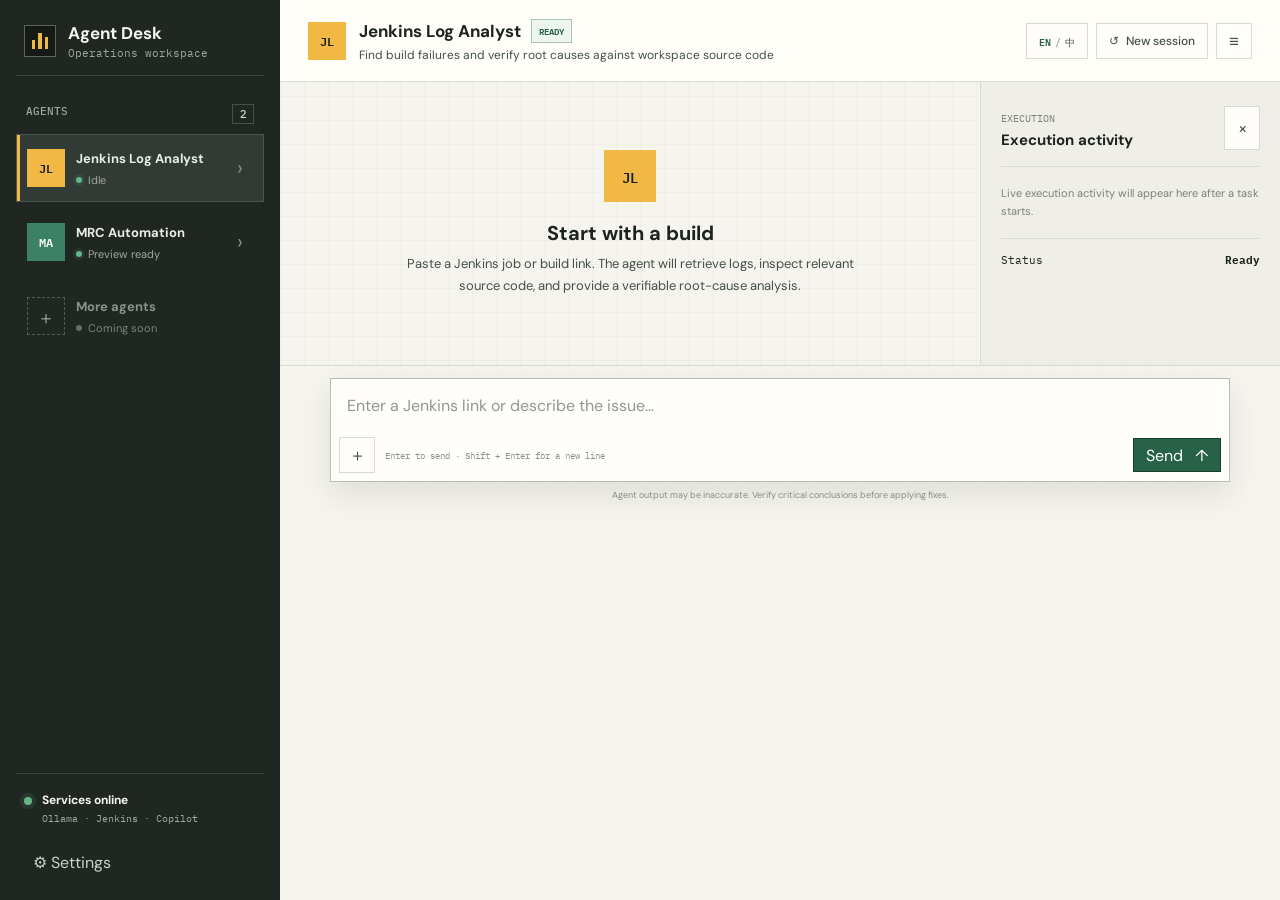
==== web/frontend/index.html @ 64788773 "Confirm mail delivery" ====
<!doctype html>
<html lang="en">
<head>
  <meta charset="UTF-8">
  <meta name="viewport" content="width=device-width, initial-scale=1.0">
  <meta name="theme-color" content="#1d2420">
  <title>Agent Desk</title>
  <link rel="preconnect" href="https://fonts.googleapis.com">
  <link rel="preconnect" href="https://fonts.gstatic.com" crossorigin>
  <link href="https://fonts.googleapis.com/css2?family=DM+Sans:wght@400;500;600;700&family=IBM+Plex+Mono:wght@400;500;600&display=swap" rel="stylesheet">
  <link rel="stylesheet" href="./styles.css">
</head>
<body>
  <div class="app-shell">
    <aside class="agent-sidebar" id="agentSidebar">
      <header class="brand-row">
        <div class="brand-mark" aria-hidden="true"><span></span><span></span><span></span></div>
        <div><strong>Agent Desk</strong><small data-i18n="brandSubtitle">Operations workspace</small></div>
        <button class="icon-button mobile-only" id="closeSidebar" aria-label="Close agent list" title="Close" data-i18n-aria="closeAgentList" data-i18n-title="close">×</button>
      </header>
      <div class="sidebar-heading"><span>Agents</span><span class="agent-count">2</span></div>
      <nav class="agent-list" aria-label="Agent list" data-i18n-aria="agentList">
        <button class="agent-item is-active" data-agent="jenkins">
          <span class="agent-avatar avatar-jenkins">JL</span>
          <span class="agent-copy"><strong>Jenkins Log Analyst</strong><small><i class="status-dot idle"></i> <span data-i18n="idle">Idle</span></small></span><span class="chevron">›</span>
        </button>
        <button class="agent-item" data-agent="mrc">
          <span class="agent-avatar avatar-mrc">MA</span>
          <span class="agent-copy"><strong>MRC Automation</strong><small><i class="status-dot idle"></i> <span data-i18n="previewReady">Preview ready</span></small></span><span class="chevron">›</span>
        </button>
        <div class="agent-item agent-placeholder" aria-disabled="true">
          <span class="agent-avatar avatar-more">＋</span>
          <span class="agent-copy"><strong data-i18n="moreAgents">More agents</strong><small><i class="status-dot"></i> <span data-i18n="comingSoon">Coming soon</span></small></span>
        </div>
      </nav>
      <div class="sidebar-footer">
        <div class="connection-row"><span class="pulse-dot"></span><div><strong data-i18n="servicesOnline">Services online</strong><small>Ollama · Jenkins · Copilot</small></div></div>
        <button class="sidebar-action" id="settingsButton"><span aria-hidden="true">⚙</span> <span data-i18n="settings">Settings</span></button>
      </div>
    </aside>

    <main class="chat-workspace">
      <header class="chat-header">
        <button class="icon-button mobile-only" id="openSidebar" aria-label="Open agent list" title="Agents" data-i18n-aria="openAgentList">☰</button>
        <div class="current-agent">
          <span class="agent-avatar avatar-jenkins" id="headerAvatar">JL</span>
          <div>
            <div class="title-line"><h1 id="agentTitle">Jenkins Log Analyst</h1><span class="status-pill" id="agentStatus">Ready</span></div>
            <p id="agentDescription" data-i18n="agentDescription">Find build failures and verify root causes against workspace source code</p>
          </div>
        </div>
        <div class="header-actions">
          <button class="language-button" id="languageToggle" type="button" aria-label="切换到中文" title="切换到中文"><span class="language-current">EN</span><span class="language-separator">/</span><span class="language-next">中</span></button>
          <button class="text-button" id="clearButton"><span aria-hidden="true">↺</span><b data-i18n="newSession">New session</b></button>
          <button class="icon-button" id="activityToggle" aria-label="Show execution activity" title="Execution activity" data-i18n-aria="showActivity" data-i18n-title="activityTitle">≡</button>
        </div>
      </header>

      <section class="run-strip is-hidden" id="runStrip" aria-live="polite">
        <div class="run-summary"><span class="run-indicator"><i></i></span><div><strong id="runTitle" data-i18n="preparingTask">Preparing task</strong><small id="runMeta" data-i18n="waitingAgent">Waiting for the agent</small></div></div>
        <div class="run-stages" aria-label="Agent execution stages" data-i18n-aria="agentStages"><span>Route</span><b></b><span>Jenkins</span><b></b><span>Copilot</span><b></b><span>Answer</span></div>
        <button class="icon-button strip-close" id="stripClose" aria-label="Collapse status bar" title="Collapse" data-i18n-aria="collapseStatus" data-i18n-title="collapse">×</button>
      </section>

      <div class="content-grid">
        <section class="conversation" id="conversation" aria-live="polite">
          <div class="empty-state" id="emptyState">
            <span class="empty-mark">JL</span>
            <h2 data-i18n="emptyTitle">Start with a build</h2>
            <p data-i18n="emptyDescription">Paste a Jenkins job or build link. The agent will retrieve logs, inspect relevant source code, and provide a verifiable root-cause analysis.</p>
          </div>
        </section>

        <aside class="activity-panel" id="activityPanel">
          <header><div><span class="eyebrow">Execution</span><h2 data-i18n="activityTitle">Execution activity</h2></div><button class="icon-button" id="closeActivity" aria-label="Close execution activity" title="Close" data-i18n-aria="closeActivity" data-i18n-title="close">×</button></header>
          <div class="activity-list" id="activityList"><p class="activity-empty" data-i18n="activityEmpty">Live execution activity will appear here after a task starts.</p></div>
          <div class="activity-footer"><span data-i18n="status">Status</span><strong id="activityStatus">Ready</strong></div>
        </aside>
      </div>

      <section class="mrc-workspace is-hidden" id="mrcWorkspace" aria-label="MRC Automation preview">
        <div class="mrc-toolbar">
          <div>
            <span class="eyebrow" data-i18n="mrcCycle">Reporting cycle</span>
            <div class="week-picker"><button class="icon-button" type="button" id="previousWeek" aria-label="Previous week">‹</button><strong id="targetWeek">—</strong><button class="icon-button" type="button" id="nextWeek" aria-label="Next week">›</button></div>
          </div>
          <div class="preview-badge"><i></i><span data-i18n="staticPreview">Manual operation mode</span></div>
          <button class="automation-button" type="button" id="automationToggle" aria-pressed="false"><span class="automation-indicator" aria-hidden="true"></span><span data-i18n="enableAutomation">Enable automation</span></button>
          <div class="scan-action">
            <div class="reminder-selector" role="group" aria-label="Reminder template" data-i18n-aria="reminderTemplate">
              <label><input type="checkbox" name="reminderType" value="reminder" checked><span>1st</span></label>
              <label><input type="checkbox" name="reminderType" value="lastreminder"><span>2nd</span></label>
            </div>
            <button class="sync-button" type="button" id="scanPreview"><span aria-hidden="true">↻</span><span data-i18n="scanSharePoint">Scan SharePoint</span></button>
          </div>
          <div class="mail-action"><label><input type="checkbox" id="sendAll"><span data-i18n="allOwnersOption">All</span></label><button class="action-button" type="button" id="sendMail"><span data-i18n="sendMail">Send Mail</span></button></div>
          <button class="action-button" type="button" id="sendTestMail"><span data-i18n="sendTestMail">Test Mail</span></button>
          <button class="action-button" type="button" id="generatePpt"><span data-i18n="generatePpt">Generate PPT</span></button>
        </div>

        <div class="mrc-scroll">
          <section class="mrc-overview" aria-label="MRC summary">
            <article class="metric"><span data-i18n="excelFiles">Excel files</span><strong id="fileCount">2</strong><small id="workbookNames">Execution_MRC_WW15.xlsx · Platform_MRC_WW15.xlsx</small></article>
            <article class="metric"><span data-i18n="projectOwners">Project owners</span><strong id="ownerCount">8</strong><small data-i18n="individualDrafts">One individual draft per owner</small></article>
            <article class="metric attention"><span data-i18n="missingUpdates">Missing updates</span><strong id="missingCount">3</strong><small data-i18n="lastReminderRecipients">Final reminder recipients</small></article>
          </section>

          <section class="artifact-band" aria-label="Weekly files">
            <div><span class="eyebrow" data-i18n="weeklyExcel">Weekly Excel</span><div class="artifact-list" id="excelArtifacts"><span class="artifact-empty" data-i18n="noExcelArtifacts">No local Excel files</span></div></div>
            <div><span class="eyebrow" data-i18n="generatedPpt">Generated PPT</span><div class="artifact-list" id="pptArtifacts"><span class="artifact-empty" data-i18n="noPptArtifacts">Choose Generate PPT to create presentations</span></div></div>
          </section>

          <section class="schedule-band" aria-label="Reminder schedule">
            <span class="eyebrow schedule-heading" data-i18n="schedule">Schedule</span>
            <div class="schedule-flow">
              <div class="schedule-step is-active"><b>Last Tue</b><span data-i18n="allOwners">All owners</span><small data-i18n="firstReminder">First reminder</small></div>
              <div class="schedule-line"></div>
              <div class="schedule-step warning"><b>Mon</b><span data-i18n="missingOnly">Missing only</span><small data-i18n="secondReminder">Second reminder</small></div>
              <div class="schedule-line"></div>
              <div class="schedule-step ppt-step"><b>Tue</b><span data-i18n="generatePpt">Generate PPT</span><small data-i18n="summary">Summary</small></div>
            </div>
          </section>

          <div class="mrc-main-grid">
            <section class="draft-panel">
              <header class="panel-heading"><div><span class="eyebrow" data-i18n="recipients">Recipients</span><h2 data-i18n="draftQueue">Draft queue</h2></div><span class="queue-count"><b id="draftCount">3</b> <span data-i18n="drafts">drafts</span></span></header>
              <div class="queue-filters" role="group" aria-label="Draft queue filter"><button class="is-active" type="button" data-draft-filter="all" data-i18n="allOwnersOption">All</button><button type="button" data-draft-filter="missing" data-i18n="notUpdated">Not Updated</button></div>
              <div class="draft-list" id="draftList">
                <button class="draft-row is-selected" type="button" data-draft="0"><span class="owner-mark">AK</span><span><strong>alex.kim@example.com</strong><small>Core Platform · Atlas Migration</small></span><b>2</b></button>
                <button class="draft-row" type="button" data-draft="1"><span class="owner-mark">MS</span><span><strong>maya.singh@example.com</strong><small>Data Systems · Metrics Hub</small></span><b>1</b></button>
                <button class="draft-row" type="button" data-draft="2"><span class="owner-mark">JL</span><span><strong>jordan.lee@example.com</strong><small>Validation · Falcon CI</small></span><b>1</b></button>
              </div>
              <nav class="draft-pagination is-hidden" id="draftPagination" aria-label="Draft queue pages" data-i18n-aria="draftQueuePages">
                <button class="icon-button" type="button" id="previousDraftPage" aria-label="Previous page" data-i18n-aria="previousPage">‹</button>
                <span id="draftPageStatus">1 / 1</span>
                <button class="icon-button" type="button" id="nextDraftPage" aria-label="Next page" data-i18n-aria="nextPage">›</button>
              </nav>
              <div class="data-note"><span>!</span><p><strong data-i18n="dataQuality">Data quality</strong><small data-i18n="dataQualityDetail">1 row skipped: missing owner email. Duplicate project rows were merged.</small></p></div>
            </section>

            <section class="email-panel">
              <header class="panel-heading"><div><span class="eyebrow" data-i18n="emailPreview">Email preview</span><h2 id="previewRecipient">alex.kim@example.com</h2></div><button class="quiet-button" type="button" id="openTemplate" data-i18n="openTemplate">Open template</button></header>
              <div class="email-meta"><span data-i18n="subject">Subject</span><strong id="emailSubject">—</strong></div>
              <div class="email-canvas" id="emailCanvas">
                <div class="email-banner"><small>Project status reminder</small><strong>Please update the project status.</strong></div>
                <div class="email-content">
                  <p>Hi, <strong id="previewOwner">Alex</strong></p>
                  <p>You are receiving this email because one or more projects assigned to you require a status update.</p>
                  <table><thead><tr><th>Function team</th><th>Project</th><th>Status comments</th></tr></thead><tbody id="previewProjects"><tr><td>Core Platform</td><td>Atlas Migration</td><td><span class="missing-pill">Missing</span></td></tr><tr><td>Core Platform</td><td>Runtime Refresh</td><td><span class="missing-pill">Missing</span></td></tr></tbody></table>
                  <p>Please update the status in <a href="#" id="workbookLink">Execution_MRC_WW15.xlsx</a> so that the project status review can be generated.</p>
                  <a class="email-cta" href="#">Go to update</a>
                </div>
                <div class="email-footer">This is an automated reminder from MRC AI Automation.</div>
              </div>
            </section>
          </div>
        </div>
      </section>

      <footer class="composer-wrap" id="composerWrap">
        <form class="composer" id="messageForm">
          <textarea id="messageInput" rows="1" placeholder="Enter a Jenkins link or describe the issue…" aria-label="Message" data-i18n-placeholder="messagePlaceholder" data-i18n-aria="message"></textarea>
          <div class="composer-footer"><div class="composer-tools"><button type="button" class="icon-button" aria-label="Add attachment" title="Add attachment" data-i18n-aria="addAttachment" data-i18n-title="addAttachment">＋</button><span data-i18n="composerHint">Enter to send · Shift + Enter for a new line</span></div><button class="send-button" id="sendButton" type="submit"><span data-i18n="send">Send</span><span aria-hidden="true">↑</span></button></div>
        </form>
        <p class="disclaimer" data-i18n="disclaimer">Agent output may be inaccurate. Verify critical conclusions before applying fixes.</p>
      </footer>
    </main>
  </div>
  <dialog class="email-dialog" id="emailDialog">
    <header><strong data-i18n="emailPreview">Email preview</strong><button class="icon-button" type="button" id="closeEmailDialog" aria-label="Close" data-i18n-aria="close">×</button></header>
    <div class="email-dialog-body" id="emailDialogBody"></div>
  </dialog>
  <dialog class="test-mail-dialog" id="testMailDialog">
    <form id="testMailForm">
      <header><strong data-i18n="sendTestMail">Test Mail</strong><button class="icon-button" type="button" id="closeTestMailDialog" aria-label="Close" data-i18n-aria="close">×</button></header>
      <div class="test-mail-dialog-body">
        <label for="testMailRecipient" data-i18n="recipientEmail">Recipient email</label>
        <input id="testMailRecipient" name="recipient_email" type="email" maxlength="320" autocomplete="email" required data-i18n-placeholder="recipientEmailPlaceholder">
        <p data-i18n="testMailHint">Uses the first owner with a missing update in the selected reporting cycle.</p>
      </div>
      <footer>
        <button class="quiet-button" type="button" id="cancelTestMail" data-i18n="cancel">Cancel</button>
        <button class="sync-button" type="submit" data-i18n="confirmSend">Send</button>
      </footer>
    </form>
  </dialog>
  <dialog class="test-mail-dialog" id="sendMailDialog">
    <form id="sendMailForm">
      <header><strong data-i18n="confirmMailTitle">Confirm mail delivery</strong><button class="icon-button" type="button" id="closeSendMailDialog" aria-label="Close" data-i18n-aria="close">×</button></header>
      <div class="test-mail-dialog-body">
        <p id="sendMailConfirmation"></p>
        <p data-i18n="confirmMailWarning">Emails will be sent immediately and cannot be recalled.</p>
      </div>
      <footer>
        <button class="quiet-button" type="button" id="cancelSendMail" data-i18n="cancel">Cancel</button>
        <button class="sync-button" type="submit" data-i18n="confirmSend">Send</button>
      </footer>
    </form>
  </dialog>
  <div class="toast" id="toast" role="status"></div>
  <script src="./app.js"></script>
</body>
</html>
---- web/frontend/styles.css ----
:root {
  --ink: #1d2420; --ink-soft: #445049; --paper: #f5f4ee; --surface: #fffefa;
  --line: #d9dbd2; --line-strong: #b8beb5; --moss: #266148; --signal: #f1b943;
  --sidebar: #202722; --sidebar-muted: #9da9a0; --shadow: 0 12px 34px rgba(29,36,32,.1);
  font-family: "DM Sans", sans-serif; color: var(--ink); background: var(--paper); font-synthesis: none;
}
* { box-sizing: border-box; }
html, body { margin: 0; min-width: 320px; min-height: 100%; }
body { min-height: 100vh; background: var(--paper); }
button, textarea { font: inherit; } button { cursor: pointer; }
.app-shell { min-height: 100vh; display: grid; grid-template-columns: 280px minmax(0,1fr); }
.agent-sidebar { position: relative; z-index: 20; min-height: 100vh; padding: 24px 16px 18px; color: #f5f5ef; background: var(--sidebar); display: flex; flex-direction: column; }
.brand-row { height: 52px; display: flex; align-items: center; gap: 12px; padding: 0 8px 18px; border-bottom: 1px solid #39423c; }
.brand-row strong { display: block; font-size: 17px; } .brand-row small { display: block; margin-top: 2px; color: var(--sidebar-muted); font: 11px "IBM Plex Mono", monospace; }
.brand-mark { width: 32px; height: 32px; display: grid; grid-template-columns: repeat(3,1fr); align-items: end; gap: 3px; padding: 7px; border: 1px solid #59645c; background: #151a17; }
.brand-mark span { display: block; background: var(--signal); } .brand-mark span:nth-child(1) { height: 55%; } .brand-mark span:nth-child(2) { height: 100%; } .brand-mark span:nth-child(3) { height: 72%; }
.sidebar-heading { display: flex; justify-content: space-between; padding: 28px 10px 10px; color: var(--sidebar-muted); font: 500 11px "IBM Plex Mono", monospace; text-transform: uppercase; }
.agent-count { min-width: 22px; padding: 2px 6px; text-align: center; color: #d8ddd9; border: 1px solid #465048; }
.agent-list { display: grid; gap: 6px; }
.agent-item { width: 100%; min-height: 68px; display: grid; grid-template-columns: 38px minmax(0,1fr) 16px; align-items: center; gap: 11px; padding: 10px; text-align: left; color: #e9ece9; border: 1px solid transparent; background: transparent; }
.agent-item:hover { background: #29312c; } .agent-item.is-active { border-color: #4a574e; background: #313a34; box-shadow: inset 3px 0 var(--signal); }
.agent-placeholder { grid-template-columns: 38px minmax(0,1fr); color: #b2bbb4; cursor: default; opacity: .72; }
.agent-placeholder:hover { background: transparent; }
.agent-avatar { width: 38px; height: 38px; display: inline-grid; place-items: center; flex: 0 0 auto; color: #17201a; font: 600 12px "IBM Plex Mono", monospace; }
.avatar-jenkins { background: var(--signal); } .avatar-mrc { color: #f5f6f3; background: #3c8067; } .avatar-more { color: #d3dad5; border: 1px dashed #647068; background: transparent; font-size: 18px; }
.agent-copy { min-width: 0; } .agent-copy strong { display: block; overflow: hidden; font-size: 13px; white-space: nowrap; text-overflow: ellipsis; }
.agent-copy small { display: flex; align-items: center; gap: 6px; margin-top: 6px; color: var(--sidebar-muted); font-size: 11px; }
.status-dot { width: 6px; height: 6px; border-radius: 50%; background: #7d887f; } .status-dot.idle { background: #65b589; box-shadow: 0 0 0 3px rgba(101,181,137,.1); }
.chevron { color: #849087; font-size: 21px; }
.sidebar-footer { margin-top: auto; padding: 18px 8px 0; border-top: 1px solid #39423c; }
.connection-row { display: flex; gap: 10px; margin-bottom: 18px; } .pulse-dot { width: 8px; height: 8px; margin-top: 5px; border-radius: 50%; background: #65b589; box-shadow: 0 0 0 4px rgba(101,181,137,.12); }
.connection-row strong, .connection-row small { display: block; } .connection-row strong { font-size: 12px; } .connection-row small { margin-top: 4px; color: var(--sidebar-muted); font: 10px "IBM Plex Mono", monospace; }
.sidebar-action { width: 100%; padding: 9px; text-align: left; color: #cad1cb; border: 0; background: transparent; }
.chat-workspace { min-width: 0; height: 100vh; display: grid; grid-template-rows: auto auto minmax(0,1fr) auto; overflow: hidden; background-color: var(--paper); background-image: linear-gradient(rgba(29,36,32,.025) 1px,transparent 1px),linear-gradient(90deg,rgba(29,36,32,.025) 1px,transparent 1px); background-size: 24px 24px; }
.chat-workspace.mrc-mode { grid-template-rows: auto minmax(0,1fr); }
.chat-header { min-height: 82px; display: flex; align-items: center; gap: 14px; padding: 14px 28px; border-bottom: 1px solid var(--line); background: rgba(255,254,250,.96); }
.current-agent { min-width: 0; display: flex; align-items: center; gap: 13px; } .title-line { display: flex; align-items: center; gap: 10px; } .title-line h1 { margin: 0; font-size: 17px; } .current-agent p { margin: 4px 0 0; color: var(--ink-soft); font-size: 12px; }
.status-pill { padding: 3px 7px; color: var(--moss); border: 1px solid #a9c4b1; background: #edf5ef; font: 600 9px "IBM Plex Mono",monospace; text-transform: uppercase; }
.header-actions { display: flex; gap: 8px; margin-left: auto; }
.icon-button,.text-button,.quiet-button { min-height: 36px; color: var(--ink-soft); border: 1px solid var(--line); background: var(--surface); }
.language-button { width: 62px; min-height: 36px; display: inline-flex; align-items: center; justify-content: center; gap: 4px; padding: 0 7px; color: var(--ink-soft); border: 1px solid var(--line); background: var(--surface); font: 600 10px "IBM Plex Mono",monospace; }
.language-button:hover { color: var(--ink); border-color: var(--line-strong); background: #f2f1eb; }
.language-current { color: var(--moss); } .language-separator { color: #abb1ac; }
.icon-button { width: 36px; display: inline-grid; place-items: center; font-size: 17px; } .text-button { display: inline-flex; align-items: center; gap: 7px; padding: 0 12px; font-size: 12px; } .text-button b { font-weight: 500; }
.icon-button:hover,.text-button:hover,.quiet-button:hover { color: var(--ink); border-color: var(--line-strong); background: #f2f1eb; } .mobile-only { display: none; }
.run-strip { min-height: 58px; display: grid; grid-template-columns: minmax(190px,1fr) auto minmax(36px,1fr); align-items: center; gap: 28px; padding: 9px 28px; color: #e8ece9; background: #2d3731; border-bottom: 1px solid #17201b; }
.run-strip.is-hidden { display: none; } .run-summary { display: flex; align-items: center; gap: 10px; } .run-summary strong,.run-summary small { display: block; } .run-summary strong { font-size: 12px; } .run-summary small { margin-top: 3px; color: #aeb9b1; font: 10px "IBM Plex Mono",monospace; }
.run-indicator { width: 25px; height: 25px; display: grid; place-items: center; border: 1px solid #5a675e; } .run-indicator i { width: 7px; height: 7px; border-radius: 50%; background: #6fca94; }
.run-stages { display: flex; align-items: center; } .run-stages b { width: clamp(14px,3vw,44px); height: 1px; background: #66726a; } .run-stages span { padding: 4px 7px; color: #cde8d6; border: 1px solid #568267; font: 10px "IBM Plex Mono",monospace; }
.strip-close { justify-self: end; color: #c1c8c2; border-color: #4d5951; background: transparent; }
.content-grid { min-height: 0; display: grid; grid-template-columns: minmax(0,1fr) 300px; overflow: hidden; }
.content-grid.is-hidden,.composer-wrap.is-hidden,.icon-button.is-hidden,.text-button.is-hidden { display: none; }
.mrc-workspace { min-height: 0; display: grid; grid-template-rows: auto minmax(0,1fr); overflow: hidden; background: #f1f2ed; }
.mrc-workspace.is-hidden { display: none; }
.mrc-toolbar { min-height: 68px; display: flex; align-items: center; gap: 8px; padding: 10px 18px; border-bottom: 1px solid var(--line); background: rgba(255,254,250,.96); }
.mrc-toolbar>*,.mrc-toolbar button,.mrc-toolbar label,.mrc-toolbar span { white-space: nowrap; }
.mrc-toolbar .eyebrow { display: block; margin-bottom: 5px; }
.week-picker { display: flex; align-items: center; gap: 10px; } .week-picker strong { min-width: 92px; font: 600 14px "IBM Plex Mono",monospace; text-align: center; }
.week-picker .icon-button { width: 28px; min-height: 28px; }
.preview-badge { display: inline-flex; align-items: center; gap: 6px; margin-left: auto; color: #576159; font: 9px "IBM Plex Mono",monospace; } .preview-badge i { width: 7px; height: 7px; border-radius: 50%; background: #d49a2b; }
.automation-button { min-height: 34px; display: inline-flex; align-items: center; gap: 6px; padding: 0 9px; color: #2e5c47; border: 1px solid #8ba998; background: #edf4ef; font-size: 11px; }.automation-button:hover { border-color: #527c66; background: #e3eee7; }.automation-button.is-active { color: #fff; border-color: #184833; background: var(--moss); }.automation-button.is-active:hover { background: #1d503a; }.automation-indicator { width: 8px; height: 8px; flex: 0 0 auto; border: 1px solid currentColor; border-radius: 50%; background: transparent; }.automation-button.is-active .automation-indicator { border-color: #bfe0cc; background: #85c49f; box-shadow: 0 0 0 3px rgba(133,196,159,.18); }
.scan-action { display: inline-flex; align-items: stretch; flex: 0 0 auto; }.reminder-selector { min-height: 34px; display: inline-flex; align-items: stretch; flex: 0 0 auto; border: 1px solid var(--line-strong); border-right: 0; background: #f3f4ef; }.reminder-selector label { display: inline-flex; align-items: center; gap: 4px; padding: 0 7px; color: var(--ink-soft); font: 9px "IBM Plex Mono",monospace; }.reminder-selector label+label { border-left: 1px solid var(--line); }.reminder-selector input { margin: 0; accent-color: var(--moss); }
.sync-button { min-height: 34px; display: inline-flex; align-items: center; gap: 6px; padding: 0 10px; color: #fff; border: 1px solid #184833; background: var(--moss); font-size: 11px; } .sync-button:hover { background: #1d503a; }
.action-button { min-height: 34px; padding: 0 10px; color: var(--ink); border: 1px solid var(--line-strong); background: var(--surface); font-size: 11px; }.action-button:hover { border-color: #62806d; background: #edf3ee; }.mail-action { display: inline-flex; align-items: stretch; flex: 0 0 auto; }.mail-action label { display: inline-flex; align-items: center; gap: 4px; padding: 0 7px; color: var(--ink-soft); border: 1px solid var(--line-strong); border-right: 0; background: #f3f4ef; font: 9px "IBM Plex Mono",monospace; }.mail-action input { margin: 0; accent-color: var(--moss); }
.sync-button:disabled,.action-button:disabled,.mail-action input:disabled,.reminder-selector input:disabled,.week-picker .icon-button:disabled { cursor: not-allowed; color: #929a94; border-color: #c8ccc9; background: #e4e6e3; opacity: .72; }
.mrc-scroll { min-height: 0; overflow-y: auto; padding: 22px 28px 34px; }
.mrc-overview { display: grid; grid-template-columns: repeat(3,minmax(0,1fr)); gap: 12px; }
.metric { min-width: 0; padding: 16px 18px; border: 1px solid var(--line); border-top: 3px solid #51846b; background: var(--surface); } .metric.attention { border-top-color: #c5852b; }
.metric span,.metric small { display: block; color: #69736c; font-size: 10px; } .metric strong { display: block; margin: 7px 0 5px; font: 600 25px "IBM Plex Mono",monospace; } .metric small { overflow: hidden; white-space: nowrap; text-overflow: ellipsis; }
.artifact-band { display: grid; grid-template-columns: 1fr 1fr; gap: 20px; margin-top: 14px; padding: 15px 18px; border: 1px solid var(--line); background: var(--surface); }.artifact-list { display: flex; flex-wrap: wrap; gap: 7px; margin-top: 8px; }.artifact-link { max-width: 100%; overflow: hidden; padding: 6px 9px; color: var(--moss); border: 1px solid #a8beaf; background: #edf4ef; font: 10px "IBM Plex Mono",monospace; text-overflow: ellipsis; white-space: nowrap; }.artifact-empty { color: #7a837c; font-size: 10px; }
.schedule-band { display: grid; justify-items: center; gap: 10px; margin-top: 14px; padding: 16px 18px; border: 1px solid var(--line); background: var(--surface); }
.schedule-heading { text-align: center; }.schedule-flow { width: min(100%,660px); display: grid; grid-template-columns: auto minmax(20px,60px) auto minmax(20px,60px) auto; align-items: center; justify-content: center; gap: 10px; }.schedule-step { min-width: 100px; padding: 9px 11px; border-left: 3px solid #75a089; background: #eef4f0; }.schedule-step.is-active { border-left-color: var(--moss); }.schedule-step.warning { border-left-color: #c5852b; background: #faf2e4; }
.schedule-step b,.schedule-step span,.schedule-step small { display: block; }.schedule-step b { font: 600 11px "IBM Plex Mono",monospace; }.schedule-step span { margin-top: 3px; font-size: 11px; }.schedule-step small { margin-top: 2px; color: #778078; font-size: 9px; }.schedule-line { height: 1px; background: #bcc4bd; }
.schedule-step.ppt-step { border-left-color: #4f6f91; background: #edf2f7; }
.mrc-main-grid { min-height: 520px; display: grid; grid-template-columns: minmax(290px,.8fr) minmax(460px,1.35fr); gap: 14px; margin-top: 14px; }
.draft-panel,.email-panel { min-width: 0; border: 1px solid var(--line); background: var(--surface); }
.panel-heading { min-height: 70px; display: flex; align-items: center; justify-content: space-between; gap: 14px; padding: 14px 18px; border-bottom: 1px solid var(--line); }.panel-heading h2 { max-width: 420px; overflow: hidden; margin: 4px 0 0; font-size: 15px; white-space: nowrap; text-overflow: ellipsis; }.queue-count { color: #6f7871; font: 10px "IBM Plex Mono",monospace; }
.draft-list { display: grid; padding: 8px; }.draft-row { width: 100%; min-height: 66px; display: grid; grid-template-columns: 34px minmax(0,1fr) 24px; align-items: center; gap: 10px; padding: 9px 10px; text-align: left; color: var(--ink); border: 1px solid transparent; background: transparent; }.draft-row:hover { background: #f3f4ef; }.draft-row.is-selected { border-color: #a9b9ad; background: #eaf0eb; }.draft-row>span:nth-child(2) { min-width: 0; }.draft-row strong,.draft-row small { display: block; overflow: hidden; white-space: nowrap; text-overflow: ellipsis; }.draft-row strong { font-size: 11px; }.draft-row small { margin-top: 4px; color: #747d76; font-size: 9px; }.draft-row>b { min-width: 22px; padding: 3px; text-align: center; color: var(--moss); border: 1px solid #a8beaf; font: 600 9px "IBM Plex Mono",monospace; }.owner-mark { width: 34px; height: 34px; display: grid; place-items: center; color: #fff; background: #47735f; font: 600 9px "IBM Plex Mono",monospace; }
.draft-pagination { display: flex; align-items: center; justify-content: center; gap: 10px; padding: 0 8px 10px; }.draft-pagination.is-hidden { display: none; }.draft-pagination span { min-width: 48px; text-align: center; color: var(--ink-soft); font: 10px "IBM Plex Mono",monospace; }.draft-pagination .icon-button { width: 28px; height: 28px; }.draft-pagination button:disabled { cursor: default; opacity: .4; }
.queue-filters { display: flex; gap: 4px; padding: 9px 16px 0; }.queue-filters button { min-height: 28px; padding: 0 10px; color: var(--ink-soft); border: 1px solid var(--line); background: transparent; font: 10px "IBM Plex Mono",monospace; }.queue-filters button.is-active { color: #fff; border-color: var(--moss); background: var(--moss); }
.data-note { display: flex; gap: 10px; margin: 10px 18px 18px; padding: 11px; color: #73571f; border: 1px solid #e1c98e; background: #fff7df; }.data-note>span { font-weight: 700; }.data-note p { margin: 0; }.data-note strong,.data-note small { display: block; }.data-note strong { font-size: 10px; }.data-note small { margin-top: 3px; line-height: 1.4; font-size: 9px; }
.email-meta { display: grid; grid-template-columns: 64px minmax(0,1fr); gap: 10px; padding: 10px 18px; border-bottom: 1px solid var(--line); font-size: 10px; }.email-meta span { color: #727b74; }.email-meta strong { overflow: hidden; white-space: nowrap; text-overflow: ellipsis; }
.email-canvas { margin: 18px; border: 1px solid #d9e2ec; background: #fff; }.email-banner { padding: 17px 20px; color: #fff; background: #0f766e; }.email-banner small,.email-banner strong { display: block; }.email-banner small { font-size: 9px; opacity: .9; }.email-banner strong { margin-top: 3px; font-size: 16px; }.email-content { padding: 19px 20px; color: #1f2933; font-family: Arial,sans-serif; font-size: 11px; line-height: 1.55; }.email-content p { margin: 0 0 12px; color: #1f2933; }.email-content table { width: 100%; margin: 14px 0; border-collapse: collapse; }.email-content th,.email-content td { padding: 7px; border: 1px solid #d9e2ec; text-align: left; font-size: 9px; }.email-content th { background: #f5f7f8; }.missing-pill { color: #a33c32; font-weight: 700; }.email-cta { display: inline-block; padding: 8px 12px; color: #fff; text-decoration: none; background: #0f766e; }.email-footer { padding: 11px 20px; color: #6b7280; border-top: 1px solid #e5e7eb; background: #f8fafc; font: 9px Arial,sans-serif; }
.email-dialog { width: min(720px,calc(100vw - 28px)); max-height: calc(100vh - 36px); padding: 0; overflow: hidden; color: var(--ink); border: 1px solid var(--line-strong); background: #eef0eb; box-shadow: 0 24px 70px rgba(20,28,23,.28); }.email-dialog::backdrop,.test-mail-dialog::backdrop { background: rgba(20,27,23,.58); }.email-dialog>header,.test-mail-dialog header { min-height: 58px; display: flex; align-items: center; justify-content: space-between; padding: 10px 16px; border-bottom: 1px solid var(--line); background: var(--surface); }.email-dialog-body { max-height: calc(100vh - 94px); overflow-y: auto; padding: 8px 16px 20px; }.email-dialog .email-canvas { max-width: 640px; margin: 12px auto; }.email-dialog .email-banner { padding: 22px 28px; }.email-dialog .email-banner strong { font-size: 22px; }.email-dialog .email-content { padding: 28px; font-size: 15px; }.email-dialog .email-content th,.email-dialog .email-content td { padding: 9px; font-size: 12px; }.email-dialog .email-footer { padding: 16px 28px; font-size: 12px; }
.test-mail-dialog { width: min(440px,calc(100vw - 28px)); padding: 0; color: var(--ink); border: 1px solid var(--line-strong); background: var(--surface); box-shadow: 0 24px 70px rgba(20,28,23,.28); }.test-mail-dialog form { margin: 0; }.test-mail-dialog-body { display: grid; gap: 8px; padding: 20px; }.test-mail-dialog-body label { font-size: 12px; font-weight: 600; }.test-mail-dialog-body input { width: 100%; min-height: 42px; padding: 0 11px; color: var(--ink); border: 1px solid var(--line-strong); border-radius: 0; background: #fff; font: 13px "IBM Plex Mono",monospace; }.test-mail-dialog-body input:focus { border-color: var(--moss); outline: 2px solid rgba(38,97,72,.14); }.test-mail-dialog-body p { margin: 2px 0 0; color: var(--ink-soft); font-size: 11px; line-height: 1.5; }.test-mail-dialog footer { display: flex; justify-content: flex-end; gap: 8px; padding: 12px 20px; border-top: 1px solid var(--line); background: #f5f6f2; }
.conversation { min-width: 0; overflow-y: auto; padding: 28px max(28px,calc((100% - 820px)/2)); scrollbar-color: #aeb5ae transparent; }
.date-divider { display: flex; align-items: center; gap: 12px; margin-bottom: 30px; color: #7c857f; font: 10px "IBM Plex Mono",monospace; } .date-divider::before,.date-divider::after { content: ""; height: 1px; flex: 1; background: var(--line); }
.empty-state { min-height: 100%; display: grid; place-content: center; justify-items: center; padding: 40px 20px; text-align: center; }
.empty-mark { width: 52px; height: 52px; display: grid; place-items: center; color: #17201a; background: var(--signal); font: 600 14px "IBM Plex Mono",monospace; }
.empty-state h2 { margin: 18px 0 7px; font-size: 20px; }
.empty-state p { max-width: 470px; margin: 0; color: var(--ink-soft); font-size: 13px; line-height: 1.7; }
.message { margin-bottom: 30px; } .message-label { display: flex; align-items: center; gap: 8px; margin-bottom: 9px; } .message-label strong { font-size: 12px; } .message-label time { margin-left: auto; color: #7b857e; font: 10px "IBM Plex Mono",monospace; }
.mini-avatar { width: 24px; height: 24px; display: inline-grid; place-items: center; color: #17201a; background: var(--signal); font: 600 8px "IBM Plex Mono",monospace; }
.message-body { font-size: 14px; line-height: 1.7; } .user-message { max-width: 680px; margin-left: auto; } .user-message .message-label { justify-content: flex-end; } .user-message .message-label time { order: -1; margin: 0; }
.user-message .message-body { padding: 13px 16px; border: 1px solid #ccd4cc; border-right: 3px solid var(--moss); background: #e8eee9; } a { color: #216446; text-underline-offset: 3px; word-break: break-all; }
.assistant-message { max-width: 760px; } .result-message { padding-left: 32px; border-left: 1px solid var(--line-strong); } .answer-lead { margin-bottom: 18px; }
.severity-badge { display: inline-block; margin-bottom: 9px; padding: 3px 7px; color: #772d27; border: 1px solid #d69a93; background: #f7e7e4; font: 600 9px "IBM Plex Mono",monospace; text-transform: uppercase; }
.answer-lead h2 { max-width: 620px; margin: 0; font-size: 22px; line-height: 1.35; } .message-body h3 { margin: 24px 0 8px; font-size: 13px; } .message-body p { color: #39433d; }
.message-body pre { overflow-x: auto; margin: 10px 0; padding: 13px 15px; color: #dce6df; border-left: 3px solid var(--signal); background: #222a25; } .message-body code { font-family: "IBM Plex Mono",monospace; font-size: 12px; }
.process-details { margin-bottom: 18px; border-block: 1px solid var(--line); }
.process-details summary { padding: 10px 2px; color: #59645d; cursor: pointer; font: 500 11px "IBM Plex Mono",monospace; }
.process-details summary:hover { color: var(--ink); }
.process-content { max-height: 260px; overflow-y: auto; padding: 2px 2px 13px 18px; color: #68726b; white-space: pre-wrap; font: 11px/1.65 "IBM Plex Mono",monospace; }
.final-answer { color: var(--ink); white-space: pre-wrap; }
.message-body ol { margin: 8px 0 0; padding-left: 20px; } .message-body li { margin-bottom: 7px; padding-left: 4px; }
.answer-actions { display: flex; gap: 8px; margin-top: 22px; padding-top: 13px; border-top: 1px solid var(--line); } .quiet-button { padding: 6px 10px; font-size: 11px; }
.activity-panel { min-width: 0; overflow-y: auto; padding: 24px 20px; border-left: 1px solid var(--line); background: rgba(239,239,232,.96); } .activity-panel.is-hidden { display: none; } .content-grid:has(.activity-panel.is-hidden) { grid-template-columns: minmax(0,1fr); }
.activity-panel header { display: flex; justify-content: space-between; padding-bottom: 16px; border-bottom: 1px solid var(--line); } .activity-panel h2 { margin: 3px 0 0; font-size: 15px; } .eyebrow { color: #78827b; font: 10px "IBM Plex Mono",monospace; text-transform: uppercase; }
.activity-list { padding: 18px 0; } .activity-empty { margin: 0; color: #78827b; font-size: 11px; line-height: 1.6; } .activity-event { position: relative; display: grid; grid-template-columns: 25px minmax(0,1fr); gap: 11px; min-height: 72px; } .activity-event:not(:last-child)::after { content: ""; position: absolute; top: 26px; bottom: 0; left: 12px; width: 1px; background: #b9c1ba; }
.event-icon { position: relative; z-index: 1; width: 25px; height: 25px; display: grid; place-items: center; color: var(--moss); border: 1px solid #83a18d; background: #edf3ee; font: 600 9px "IBM Plex Mono",monospace; }
.activity-event strong { display: block; padding-top: 2px; font-size: 12px; } .activity-event p { overflow: hidden; margin: 5px 0 3px; color: var(--ink-soft); font-size: 11px; white-space: nowrap; text-overflow: ellipsis; } .activity-event time { color: #879088; font: 9px "IBM Plex Mono",monospace; }
.activity-footer { display: flex; justify-content: space-between; padding-top: 14px; border-top: 1px solid var(--line); font: 11px "IBM Plex Mono",monospace; }
.composer-wrap { padding: 12px max(28px,calc((100% - 900px)/2)) 10px; border-top: 1px solid var(--line); background: rgba(245,244,238,.97); } .composer { border: 1px solid var(--line-strong); background: var(--surface); box-shadow: var(--shadow); } .composer:focus-within { border-color: #6d8b77; box-shadow: 0 0 0 3px rgba(38,97,72,.09),var(--shadow); }
.composer textarea { width: 100%; max-height: 130px; resize: none; padding: 15px 16px 8px; color: var(--ink); border: 0; outline: 0; background: transparent; line-height: 1.5; } .composer textarea::placeholder { color: #909890; }
.composer-footer { min-height: 45px; display: flex; align-items: center; justify-content: space-between; padding: 6px 8px 8px; } .composer-tools { display: flex; align-items: center; gap: 10px; } .composer-tools span { color: #8a928b; font: 9px "IBM Plex Mono",monospace; }
.send-button { min-width: 88px; height: 34px; display: inline-flex; align-items: center; justify-content: center; gap: 12px; color: #fff; border: 1px solid #173e2d; background: var(--moss); } .send-button:hover { background: #1c4c38; } .send-button:disabled { cursor: wait; color: #c4cbc6; border-color: #7b847d; background: #909891; }
.disclaimer { margin: 7px 0 0; text-align: center; color: #858d86; font-size: 9px; }
.toast { position: fixed; z-index: 50; right: 24px; bottom: 24px; max-width: min(360px,calc(100vw - 48px)); padding: 11px 14px; color: white; background: #27312b; box-shadow: var(--shadow); opacity: 0; transform: translateY(10px); pointer-events: none; transition: .2s ease; font-size: 12px; } .toast.is-visible { opacity: 1; transform: translateY(0); }
@media (max-width: 1020px) { .content-grid { grid-template-columns: minmax(0,1fr); } .activity-panel { position: absolute; z-index: 12; top: 140px; right: 0; bottom: 0; width: min(340px,88vw); box-shadow: -12px 0 30px rgba(29,36,32,.12); } .chat-workspace { position: relative; } .run-strip { grid-template-columns: minmax(190px,1fr) auto; } .run-stages { display: none; } }
@media (max-width: 1020px) { .mrc-overview { grid-template-columns: 1fr 1fr; } .metric:first-child { grid-column: 1/-1; } .mrc-main-grid { grid-template-columns: 1fr; }.schedule-flow { grid-template-columns: auto minmax(16px,40px) auto minmax(16px,40px) auto; } }
@media (max-width: 1200px) { .preview-badge { display: none; }.artifact-band { grid-template-columns: 1fr; } }
@media (max-width: 940px) { .mrc-toolbar { flex-wrap: wrap; }.preview-badge { display: inline-flex; margin-left: 0; } }
@media (max-width: 720px) { .app-shell { grid-template-columns: 1fr; } .mobile-only { display: inline-grid; } .agent-sidebar { position: fixed; inset: 0 auto 0 0; width: min(300px,88vw); transform: translateX(-100%); transition: transform .25s ease; box-shadow: 20px 0 50px rgba(0,0,0,.22); } .agent-sidebar.is-open { transform: translateX(0); } .brand-row .mobile-only { margin-left: auto; color: #d7ddd8; border-color: #4b574f; background: transparent; } .chat-header { min-height: 72px; padding: 10px 14px; } .current-agent .agent-avatar,.current-agent p { display: none; } .title-line h1 { max-width: 155px; overflow: hidden; font-size: 14px; white-space: nowrap; text-overflow: ellipsis; } .header-actions { gap: 5px; } .language-button { width: 52px; padding: 0 5px; } .header-actions .text-button { width: 36px; padding: 0; font-size: 0; justify-content: center; } .header-actions .text-button span { font-size: 17px; } .run-strip { min-height: 52px; padding: 8px 14px; } .conversation { padding: 20px 15px; } .result-message { padding-left: 17px; } .answer-lead h2 { font-size: 18px; } .message-body { font-size: 13px; } .composer-wrap { padding: 10px 12px 8px; } .composer-tools>span { display: none; } .send-button { min-width: 70px; } .activity-panel { top: 124px; } }
@media (max-width: 480px) { .chat-header { gap: 8px; padding-inline: 8px; } .current-agent { flex: 1; } .title-line { min-width: 0; } .title-line h1 { max-width: 90px; } .title-line .status-pill { display: none; } .header-actions { flex: 0 0 auto; } }
@media (max-width: 720px) { .mrc-toolbar { align-items: flex-start; flex-wrap: wrap; padding: 12px; }.preview-badge { order: 3; width: 100%; margin-left: 0; }.sync-button { margin-left: auto; }.mrc-scroll { padding: 12px; }.mrc-overview,.artifact-band { grid-template-columns: 1fr; }.metric:first-child { grid-column: auto; }.schedule-flow { width: 100%; grid-template-columns: 1fr; }.schedule-line { width: 1px; height: 16px; margin-left: 20px; }.schedule-step { width: 100%; }.mrc-main-grid { min-height: auto; grid-template-columns: minmax(0,1fr); }.email-content { padding: 15px 12px; }.email-canvas { margin: 12px; }.email-content table { display: block; overflow-x: auto; }.panel-heading { padding-inline: 12px; } }
@media (prefers-reduced-motion: reduce) { *,*::before,*::after { scroll-behavior: auto!important; transition: none!important; } }
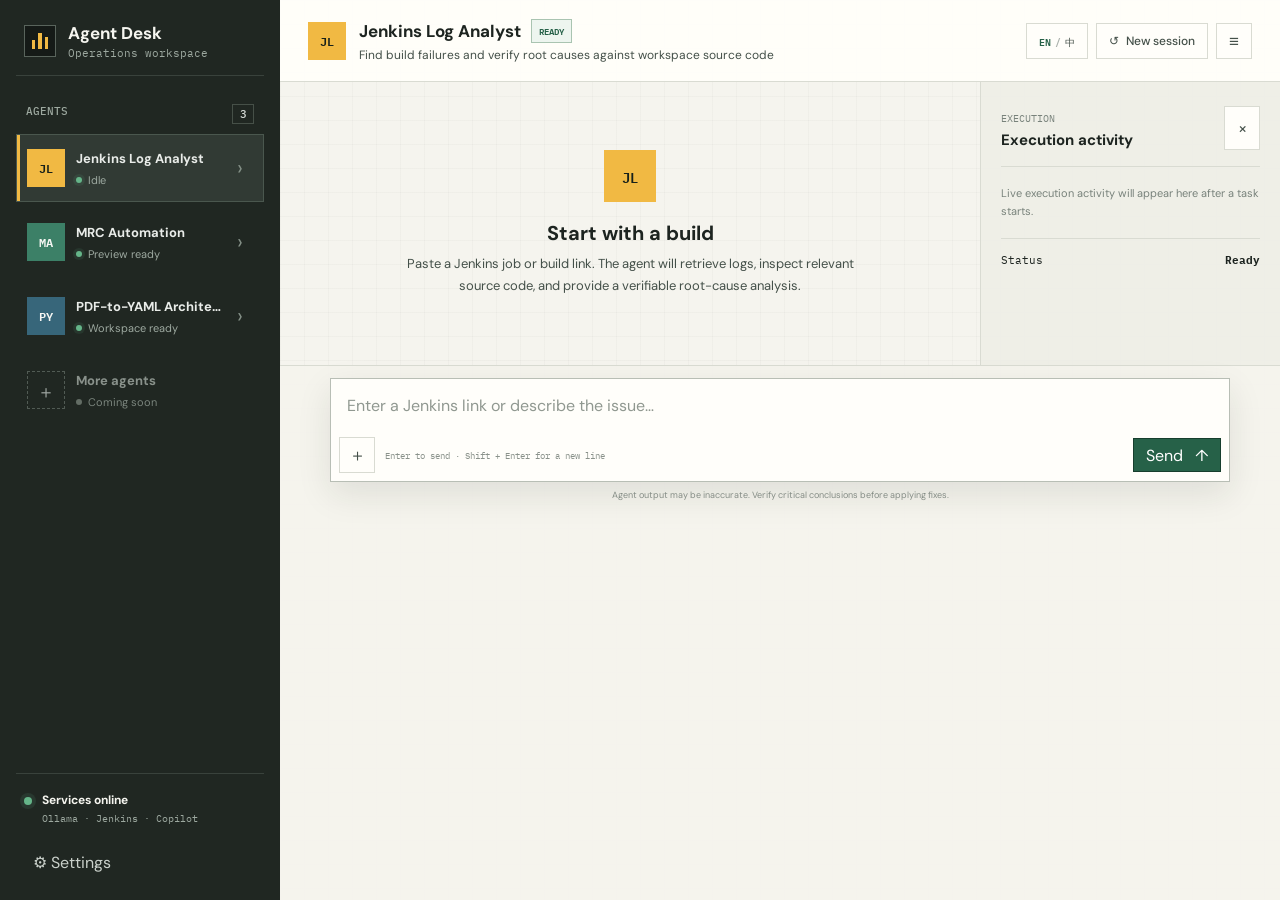
==== commit 65d2fd74: "pdf2yaml agent" ====
--- a/web/frontend/index.html
+++ b/web/frontend/index.html
@@ -18,7 +18,7 @@
         <div><strong>Agent Desk</strong><small data-i18n="brandSubtitle">Operations workspace</small></div>
         <button class="icon-button mobile-only" id="closeSidebar" aria-label="Close agent list" title="Close" data-i18n-aria="closeAgentList" data-i18n-title="close">×</button>
       </header>
-      <div class="sidebar-heading"><span>Agents</span><span class="agent-count">2</span></div>
+      <div class="sidebar-heading"><span>Agents</span><span class="agent-count">3</span></div>
       <nav class="agent-list" aria-label="Agent list" data-i18n-aria="agentList">
         <button class="agent-item is-active" data-agent="jenkins">
           <span class="agent-avatar avatar-jenkins">JL</span>
@@ -28,6 +28,10 @@
           <span class="agent-avatar avatar-mrc">MA</span>
           <span class="agent-copy"><strong>MRC Automation</strong><small><i class="status-dot idle"></i> <span data-i18n="previewReady">Preview ready</span></small></span><span class="chevron">›</span>
         </button>
+        <button class="agent-item" data-agent="pdf-yaml">
+          <span class="agent-avatar avatar-pdf">PY</span>
+          <span class="agent-copy"><strong>PDF-to-YAML Architecture</strong><small><i class="status-dot idle"></i> <span data-i18n="workspaceReady">Workspace ready</span></small></span><span class="chevron">›</span>
+        </button>
         <div class="agent-item agent-placeholder" aria-disabled="true">
           <span class="agent-avatar avatar-more">＋</span>
           <span class="agent-copy"><strong data-i18n="moreAgents">More agents</strong><small><i class="status-dot"></i> <span data-i18n="comingSoon">Coming soon</span></small></span>
@@ -96,6 +100,7 @@
           <div class="mail-action"><label><input type="checkbox" id="sendAll"><span data-i18n="allOwnersOption">All</span></label><button class="action-button" type="button" id="sendMail"><span data-i18n="sendMail">Send Mail</span></button></div>
           <button class="action-button" type="button" id="sendTestMail"><span data-i18n="sendTestMail">Test Mail</span></button>
           <button class="action-button" type="button" id="generatePpt"><span data-i18n="generatePpt">Generate PPT</span></button>
+          <button class="action-button" type="button" id="uploadPpt"><span data-i18n="uploadPpt">Upload PPT</span></button>
         </div>
 
         <div class="mrc-scroll">
@@ -154,6 +159,91 @@
               </div>
             </section>
           </div>
+        </div>
+      </section>
+
+      <section class="pdf-workspace is-hidden" id="pdfWorkspace" aria-label="PDF-to-YAML Architecture workspace">
+        <div class="pdf-scroll">
+          <header class="pdf-intro">
+            <div>
+              <span class="eyebrow" data-i18n="architecturePipeline">Architecture pipeline</span>
+              <h2 data-i18n="pdfWorkspaceTitle">Turn architecture diagrams into traceable YAML</h2>
+              <p data-i18n="pdfWorkspaceDescription">Configure a SharePoint source or upload a PDF directly. Reference guides provide the authoring rules used during extraction.</p>
+            </div>
+            <div class="pipeline-status"><i></i><span data-i18n="configurationStage">Configuration stage</span></div>
+          </header>
+
+          <div class="pdf-layout">
+            <section class="pdf-main-column">
+              <article class="pdf-panel source-panel">
+                <header class="pdf-panel-heading"><div><span class="eyebrow" data-i18n="sharePointSource">SharePoint source</span><h3 data-i18n="sourceLocation">Source location</h3></div><div class="panel-heading-status"><span class="context-badge is-future" data-i18n="futureSource">Future source</span><span class="saved-state" id="sharePointSavedState" data-i18n="notSaved">Not saved</span></div></header>
+                <div class="source-form">
+                  <label for="sharePointAddress" data-i18n="sharePointAddress">SharePoint folder address</label>
+                  <div class="source-input-row">
+                    <input id="sharePointAddress" type="url" placeholder="https://intel.sharepoint.com/sites/..." autocomplete="off">
+                    <button class="sync-button" type="button" id="saveSharePoint"><span data-i18n="saveAddress">Save address</span></button>
+                  </div>
+                  <p data-i18n="sharePointHint">The agent will scan PDF files from this location when SharePoint integration is enabled.</p>
+                </div>
+              </article>
+
+              <article class="pdf-panel upload-panel">
+                <header class="pdf-panel-heading"><div><span class="eyebrow" data-i18n="directUpload">Direct upload</span><h3 data-i18n="architecturePdf">Architecture PDF</h3></div><span class="context-badge is-required" data-i18n="requiredInput">Required input</span></header>
+                <label class="drop-zone" for="architecturePdfInput" id="pdfDropZone">
+                  <input id="architecturePdfInput" type="file" accept="application/pdf,.pdf" hidden>
+                  <span class="upload-symbol" aria-hidden="true">↑</span>
+                  <strong data-i18n="choosePdf">Choose an architecture PDF</strong>
+                  <small data-i18n="pdfUploadHint">PDF only · one document per conversion</small>
+                </label>
+                <div class="selected-pdf is-hidden" id="selectedPdf">
+                  <span class="file-type">PDF</span><div><strong id="selectedPdfName"></strong><small id="selectedPdfMeta"></small></div><button class="icon-button" type="button" id="removePdf" aria-label="Remove PDF" title="Remove">×</button>
+                </div>
+              </article>
+
+              <article class="pdf-panel reference-panel">
+                <header class="pdf-panel-heading"><div><span class="eyebrow" data-i18n="authoringContext">Authoring context</span><h3 data-i18n="referenceFiles">AI reference files</h3></div><span class="context-badge" data-i18n="workspaceResource">Workspace</span><label class="quiet-button reference-upload" for="referenceFilesInput"><span aria-hidden="true">＋</span><span data-i18n="addFiles">Add files</span><input id="referenceFilesInput" type="file" accept=".md,.pdf,.txt,.yaml,.yml,text/markdown,text/plain,application/pdf,application/yaml" multiple hidden></label></header>
+                <p class="panel-copy" data-i18n="referenceHint">Upload the YAML authoring guide and related specifications. Uploaded files remain available for download in this workspace.</p>
+                <div class="reference-list" id="referenceFileList">
+                  <div class="reference-empty"><span>REF</span><p><strong data-i18n="noReferenceFiles">No reference files uploaded</strong><small data-i18n="referenceTypes">Accepted formats: Markdown, PDF, YAML and text</small></p></div>
+                </div>
+              </article>
+            </section>
+
+            <aside class="pdf-run-panel">
+              <span class="eyebrow" data-i18n="conversionRun">Conversion run</span>
+              <h3 data-i18n="generateYaml">Generate YAML</h3>
+              <div class="conversion-flow">
+                <div><span>1</span><p><strong data-i18n="readDocument">Read document</strong><small data-i18n="readDocumentDetail">Locate architecture diagrams</small></p></div>
+                <div><span>2</span><p><strong data-i18n="extractTopology">Extract topology</strong><small data-i18n="extractTopologyDetail">Boards, elements, ports, connections</small></p></div>
+                <div><span>3</span><p><strong data-i18n="validateYaml">Validate YAML</strong><small data-i18n="validateYamlDetail">Schema and traceability checks</small></p></div>
+              </div>
+              <div class="run-requirement"><span>!</span><p data-i18n="runRequirement">Choose a local PDF to prepare a conversion.</p></div>
+              <button class="generate-yaml-button" type="button" id="generateYaml" disabled><span data-i18n="generateYaml">Generate YAML</span><span aria-hidden="true">→</span></button>
+              <small class="engine-note" data-i18n="enginePending">The PDF and reference files are sent to Copilot for this conversion only.</small>
+            </aside>
+          </div>
+
+          <section class="yaml-result is-hidden" id="yamlResult" aria-live="polite">
+            <header class="yaml-result-header">
+              <div><span class="eyebrow" data-i18n="generatedArtifact">Generated artifact</span><div class="result-title-line"><h2 id="yamlFileName">architecture.yml</h2><span class="sample-badge generated-badge" data-i18n="generatedOutput">Copilot output</span></div></div>
+              <div class="result-actions">
+                <button class="quiet-button" type="button" id="copyYaml"><span aria-hidden="true">▣</span><span data-i18n="copyYaml">Copy</span></button>
+                <button class="quiet-button" type="button" id="downloadYaml"><span aria-hidden="true">↓</span><span data-i18n="downloadYaml">Download .yml</span></button>
+                <button class="sync-button" type="button" id="regenerateYaml"><span aria-hidden="true">↻</span><span data-i18n="regenerateYaml">Regenerate</span></button>
+              </div>
+            </header>
+            <div class="result-meta">
+              <div><span data-i18n="sourceDocument">Source document</span><strong id="yamlSourceDocument">—</strong></div>
+              <div><span data-i18n="sourcePages">Source pages</span><strong data-i18n="sourcePagesPending">Pending AI detection</strong></div>
+              <div><span data-i18n="generatedAt">Generated</span><strong id="yamlGeneratedAt">—</strong></div>
+            </div>
+            <div class="yaml-result-grid">
+              <div class="yaml-code-panel">
+                <div class="code-toolbar"><span>YAML</span><small id="yamlLineCount">0 lines</small></div>
+                <pre><code id="yamlPreview"></code></pre>
+              </div>
+            </div>
+          </section>
         </div>
       </section>
 
--- a/web/frontend/styles.css
+++ b/web/frontend/styles.css
@@ -22,7 +22,7 @@
 .agent-placeholder { grid-template-columns: 38px minmax(0,1fr); color: #b2bbb4; cursor: default; opacity: .72; }
 .agent-placeholder:hover { background: transparent; }
 .agent-avatar { width: 38px; height: 38px; display: inline-grid; place-items: center; flex: 0 0 auto; color: #17201a; font: 600 12px "IBM Plex Mono", monospace; }
-.avatar-jenkins { background: var(--signal); } .avatar-mrc { color: #f5f6f3; background: #3c8067; } .avatar-more { color: #d3dad5; border: 1px dashed #647068; background: transparent; font-size: 18px; }
+.avatar-jenkins { background: var(--signal); } .avatar-mrc { color: #f5f6f3; background: #3c8067; } .avatar-pdf { color: #f5f6f3; background: #37667a; } .avatar-more { color: #d3dad5; border: 1px dashed #647068; background: transparent; font-size: 18px; }
 .agent-copy { min-width: 0; } .agent-copy strong { display: block; overflow: hidden; font-size: 13px; white-space: nowrap; text-overflow: ellipsis; }
 .agent-copy small { display: flex; align-items: center; gap: 6px; margin-top: 6px; color: var(--sidebar-muted); font-size: 11px; }
 .status-dot { width: 6px; height: 6px; border-radius: 50%; background: #7d887f; } .status-dot.idle { background: #65b589; box-shadow: 0 0 0 3px rgba(101,181,137,.1); }
@@ -52,6 +52,67 @@
 .content-grid.is-hidden,.composer-wrap.is-hidden,.icon-button.is-hidden,.text-button.is-hidden { display: none; }
 .mrc-workspace { min-height: 0; display: grid; grid-template-rows: auto minmax(0,1fr); overflow: hidden; background: #f1f2ed; }
 .mrc-workspace.is-hidden { display: none; }
+.pdf-workspace { min-height: 0; overflow: hidden; background: #f1f2ed; }
+.pdf-workspace.is-hidden { display: none; }
+.pdf-scroll { height: 100%; overflow-y: auto; padding: 28px; }
+.pdf-intro { display: flex; align-items: flex-end; justify-content: space-between; gap: 24px; max-width: 1180px; margin: 0 auto 22px; padding-bottom: 19px; border-bottom: 1px solid var(--line-strong); }
+.pdf-intro h2 { margin: 7px 0 6px; font-size: 24px; letter-spacing: 0; }
+.pdf-intro p { max-width: 720px; margin: 0; color: var(--ink-soft); font-size: 12px; line-height: 1.6; }
+.pipeline-status { display: inline-flex; align-items: center; gap: 7px; flex: 0 0 auto; padding: 7px 9px; color: #496454; border: 1px solid #a5b8aa; background: #edf4ef; font: 10px "IBM Plex Mono",monospace; }
+.pipeline-status i { width: 7px; height: 7px; border-radius: 50%; background: #55906e; }
+.pdf-layout { max-width: 1180px; display: grid; grid-template-columns: minmax(0,1fr) 310px; align-items: start; gap: 16px; margin: 0 auto; }
+.pdf-main-column { display: grid; gap: 14px; }
+.pdf-panel,.pdf-run-panel { border: 1px solid var(--line); background: var(--surface); }
+.pdf-panel-heading { min-height: 70px; display: flex; align-items: center; gap: 12px; padding: 13px 17px; border-bottom: 1px solid var(--line); }
+.pdf-panel-heading h3,.pdf-run-panel h3 { margin: 4px 0 0; font-size: 15px; }
+.panel-heading-status { display: flex; align-items: center; gap: 7px; margin-left: auto; }
+.context-badge { flex: 0 0 auto; padding: 4px 7px; color: #315d4a; border: 1px solid #a5bcad; background: #edf4ef; font: 600 8px "IBM Plex Mono",monospace; text-transform: uppercase; }
+.context-badge.is-future { color: #59645c; border-color: #c2c8c3; background: #f2f3f0; }
+.context-badge.is-required { color: #765a22; border-color: #ddc68f; background: #fff6df; }
+.saved-state { margin-left: auto; padding: 4px 7px; color: #7b6541; border: 1px solid #d6c29b; background: #faf4e7; font: 9px "IBM Plex Mono",monospace; text-transform: uppercase; }
+.saved-state.is-saved { color: var(--moss); border-color: #a9c4b1; background: #edf5ef; }
+.source-form { padding: 17px; }
+.source-form label { display: block; margin-bottom: 7px; font-size: 11px; font-weight: 600; }
+.source-input-row { display: grid; grid-template-columns: minmax(0,1fr) auto; }
+.source-input-row input { min-width: 0; height: 40px; padding: 0 11px; color: var(--ink); border: 1px solid var(--line-strong); border-right: 0; border-radius: 0; outline: 0; background: #fff; font: 11px "IBM Plex Mono",monospace; }
+.source-input-row input:focus { border-color: var(--moss); box-shadow: inset 0 0 0 1px var(--moss); }
+.source-input-row .sync-button { height: 40px; }
+.source-form p,.panel-copy { margin: 8px 0 0; color: #727c74; font-size: 10px; line-height: 1.55; }
+.upload-panel { padding-bottom: 16px; }
+.drop-zone { min-height: 126px; display: grid; place-content: center; justify-items: center; gap: 5px; margin: 16px; color: var(--ink-soft); border: 1px dashed #95a59a; background: #f5f7f3; cursor: pointer; }
+.drop-zone:hover { color: var(--ink); border-color: var(--moss); background: #eef3ef; }
+.upload-symbol { width: 30px; height: 30px; display: grid; place-items: center; color: var(--moss); border: 1px solid #8eac99; background: #fff; font: 18px "IBM Plex Mono",monospace; }
+.drop-zone strong { margin-top: 3px; font-size: 12px; }.drop-zone small { color: #7d867f; font: 9px "IBM Plex Mono",monospace; }
+.selected-pdf { display: grid; grid-template-columns: 38px minmax(0,1fr) 36px; align-items: center; gap: 10px; margin: 0 16px; padding: 10px; border: 1px solid #adc0b2; background: #edf4ef; }
+.selected-pdf.is-hidden { display: none; }.selected-pdf strong,.selected-pdf small { display: block; overflow: hidden; white-space: nowrap; text-overflow: ellipsis; }.selected-pdf strong { font-size: 11px; }.selected-pdf small { margin-top: 3px; color: #748078; font: 9px "IBM Plex Mono",monospace; }
+.file-type { width: 38px; height: 30px; display: grid; place-items: center; flex: 0 0 auto; color: #fff; background: #496b5a; font: 600 9px "IBM Plex Mono",monospace; }
+.reference-upload { height: 34px; display: inline-flex; align-items: center; gap: 6px; margin-left: auto; cursor: pointer; }
+.panel-copy { margin: 14px 17px 0; }
+.reference-list { display: grid; gap: 7px; padding: 12px 17px 17px; }
+.reference-empty { min-height: 70px; display: flex; align-items: center; justify-content: center; gap: 11px; color: #747e76; border: 1px dashed var(--line-strong); background: #f7f7f3; }
+.reference-empty>span { width: 34px; height: 28px; display: grid; place-items: center; border: 1px solid #b3bbb5; font: 600 8px "IBM Plex Mono",monospace; }.reference-empty p { margin: 0; }.reference-empty strong,.reference-empty small { display: block; }.reference-empty strong { font-size: 10px; }.reference-empty small { margin-top: 3px; font-size: 9px; }
+.reference-file { min-width: 0; display: grid; grid-template-columns: 38px minmax(0,1fr) auto 36px; align-items: center; gap: 10px; padding: 9px; border: 1px solid var(--line); background: #f5f6f2; }
+.reference-file a { overflow: hidden; font-size: 11px; font-weight: 600; white-space: nowrap; text-overflow: ellipsis; }.reference-file small { color: #788279; font: 9px "IBM Plex Mono",monospace; }
+.pdf-run-panel { position: sticky; top: 0; padding: 19px; border-top: 3px solid #37667a; }
+.conversion-flow { display: grid; gap: 0; margin: 20px 0; }
+.conversion-flow>div { position: relative; display: grid; grid-template-columns: 28px minmax(0,1fr); gap: 10px; min-height: 68px; }
+.conversion-flow>div:not(:last-child)::after { content: ""; position: absolute; top: 28px; bottom: 0; left: 13px; width: 1px; background: #bdc6bf; }
+.conversion-flow>div>span { position: relative; z-index: 1; width: 28px; height: 28px; display: grid; place-items: center; color: var(--moss); border: 1px solid #8eaa98; background: #edf4ef; font: 600 9px "IBM Plex Mono",monospace; }.conversion-flow p { margin: 1px 0 0; }.conversion-flow strong,.conversion-flow small { display: block; }.conversion-flow strong { font-size: 11px; }.conversion-flow small { margin-top: 4px; color: #737d75; font-size: 9px; line-height: 1.4; }
+.run-requirement { display: flex; gap: 8px; padding: 10px; color: #6e592d; border: 1px solid #dec994; background: #fff7df; }.run-requirement>span { font-weight: 700; }.run-requirement p { margin: 0; font-size: 9px; line-height: 1.5; }
+.generate-yaml-button { width: 100%; height: 42px; display: flex; align-items: center; justify-content: space-between; margin-top: 13px; padding: 0 13px; color: #fff; border: 1px solid #183d2d; background: var(--moss); font-size: 11px; font-weight: 600; }.generate-yaml-button:hover { background: #1d503a; }.generate-yaml-button:disabled { cursor: not-allowed; color: #8a928c; border-color: #c4c9c5; background: #e1e4e1; }
+.generate-yaml-button.is-loading span:last-child { animation: generating-spin 1s linear infinite; }
+@keyframes generating-spin { to { transform: rotate(360deg); } }
+.engine-note { display: block; margin-top: 9px; color: #7b847d; font-size: 9px; line-height: 1.5; }
+.yaml-result { max-width: 1180px; margin: 18px auto 0; border: 1px solid var(--line); border-top: 3px solid #37667a; background: var(--surface); }
+.yaml-result.is-hidden { display: none; }
+.yaml-result-header { min-height: 72px; display: flex; align-items: center; justify-content: space-between; gap: 18px; padding: 13px 17px; border-bottom: 1px solid var(--line); }
+.result-title-line { display: flex; align-items: center; gap: 9px; margin-top: 4px; }.result-title-line h2 { max-width: 560px; overflow: hidden; margin: 0; font-size: 15px; white-space: nowrap; text-overflow: ellipsis; }.sample-badge { padding: 3px 6px; color: #765a22; border: 1px solid #ddc68f; background: #fff6df; font: 600 8px "IBM Plex Mono",monospace; text-transform: uppercase; }
+.generated-badge { color: #285d47; border-color: #9ab8a6; background: #eaf3ed; }
+.result-actions { display: flex; gap: 7px; }.result-actions button { display: inline-flex; align-items: center; gap: 6px; }
+.result-meta { display: grid; grid-template-columns: 1.4fr 1fr 1fr; border-bottom: 1px solid var(--line); background: #f4f5f1; }.result-meta>div { min-width: 0; padding: 10px 16px; }.result-meta>div+div { border-left: 1px solid var(--line); }.result-meta span,.result-meta strong { display: block; overflow: hidden; white-space: nowrap; text-overflow: ellipsis; }.result-meta span { color: #7a837c; font-size: 9px; }.result-meta strong { margin-top: 4px; font: 500 10px "IBM Plex Mono",monospace; }
+.yaml-result-grid { min-height: 440px; }
+.yaml-code-panel { min-width: 0; background: #202823; }.code-toolbar { height: 40px; display: flex; align-items: center; justify-content: space-between; padding: 0 14px; color: #c7d0ca; border-bottom: 1px solid #3d4941; font: 9px "IBM Plex Mono",monospace; }.code-toolbar small { color: #88958c; }.yaml-code-panel pre { max-height: 520px; overflow: auto; margin: 0; padding: 17px; color: #d8e2db; scrollbar-color: #59665d #202823; }.yaml-code-panel code { font: 11px/1.65 "IBM Plex Mono",monospace; white-space: pre; }
+.yaml-key { color: #8fc3ad; }.yaml-string { color: #e3c885; }.yaml-literal { color: #dca5a1; }.yaml-number { color: #aabfe2; }
 .mrc-toolbar { min-height: 68px; display: flex; align-items: center; gap: 8px; padding: 10px 18px; border-bottom: 1px solid var(--line); background: rgba(255,254,250,.96); }
 .mrc-toolbar>*,.mrc-toolbar button,.mrc-toolbar label,.mrc-toolbar span { white-space: nowrap; }
 .mrc-toolbar .eyebrow { display: block; margin-bottom: 5px; }
@@ -118,9 +179,12 @@
 .toast { position: fixed; z-index: 50; right: 24px; bottom: 24px; max-width: min(360px,calc(100vw - 48px)); padding: 11px 14px; color: white; background: #27312b; box-shadow: var(--shadow); opacity: 0; transform: translateY(10px); pointer-events: none; transition: .2s ease; font-size: 12px; } .toast.is-visible { opacity: 1; transform: translateY(0); }
 @media (max-width: 1020px) { .content-grid { grid-template-columns: minmax(0,1fr); } .activity-panel { position: absolute; z-index: 12; top: 140px; right: 0; bottom: 0; width: min(340px,88vw); box-shadow: -12px 0 30px rgba(29,36,32,.12); } .chat-workspace { position: relative; } .run-strip { grid-template-columns: minmax(190px,1fr) auto; } .run-stages { display: none; } }
 @media (max-width: 1020px) { .mrc-overview { grid-template-columns: 1fr 1fr; } .metric:first-child { grid-column: 1/-1; } .mrc-main-grid { grid-template-columns: 1fr; }.schedule-flow { grid-template-columns: auto minmax(16px,40px) auto minmax(16px,40px) auto; } }
+@media (max-width: 940px) { .pdf-layout { grid-template-columns: 1fr; }.pdf-run-panel { position: static; }.conversion-flow { grid-template-columns: repeat(3,minmax(0,1fr)); gap: 8px; }.conversion-flow>div { grid-template-columns: 28px minmax(0,1fr); min-height: auto; }.conversion-flow>div:not(:last-child)::after { display: none; } }
 @media (max-width: 1200px) { .preview-badge { display: none; }.artifact-band { grid-template-columns: 1fr; } }
 @media (max-width: 940px) { .mrc-toolbar { flex-wrap: wrap; }.preview-badge { display: inline-flex; margin-left: 0; } }
 @media (max-width: 720px) { .app-shell { grid-template-columns: 1fr; } .mobile-only { display: inline-grid; } .agent-sidebar { position: fixed; inset: 0 auto 0 0; width: min(300px,88vw); transform: translateX(-100%); transition: transform .25s ease; box-shadow: 20px 0 50px rgba(0,0,0,.22); } .agent-sidebar.is-open { transform: translateX(0); } .brand-row .mobile-only { margin-left: auto; color: #d7ddd8; border-color: #4b574f; background: transparent; } .chat-header { min-height: 72px; padding: 10px 14px; } .current-agent .agent-avatar,.current-agent p { display: none; } .title-line h1 { max-width: 155px; overflow: hidden; font-size: 14px; white-space: nowrap; text-overflow: ellipsis; } .header-actions { gap: 5px; } .language-button { width: 52px; padding: 0 5px; } .header-actions .text-button { width: 36px; padding: 0; font-size: 0; justify-content: center; } .header-actions .text-button span { font-size: 17px; } .run-strip { min-height: 52px; padding: 8px 14px; } .conversation { padding: 20px 15px; } .result-message { padding-left: 17px; } .answer-lead h2 { font-size: 18px; } .message-body { font-size: 13px; } .composer-wrap { padding: 10px 12px 8px; } .composer-tools>span { display: none; } .send-button { min-width: 70px; } .activity-panel { top: 124px; } }
 @media (max-width: 480px) { .chat-header { gap: 8px; padding-inline: 8px; } .current-agent { flex: 1; } .title-line { min-width: 0; } .title-line h1 { max-width: 90px; } .title-line .status-pill { display: none; } .header-actions { flex: 0 0 auto; } }
 @media (max-width: 720px) { .mrc-toolbar { align-items: flex-start; flex-wrap: wrap; padding: 12px; }.preview-badge { order: 3; width: 100%; margin-left: 0; }.sync-button { margin-left: auto; }.mrc-scroll { padding: 12px; }.mrc-overview,.artifact-band { grid-template-columns: 1fr; }.metric:first-child { grid-column: auto; }.schedule-flow { width: 100%; grid-template-columns: 1fr; }.schedule-line { width: 1px; height: 16px; margin-left: 20px; }.schedule-step { width: 100%; }.mrc-main-grid { min-height: auto; grid-template-columns: minmax(0,1fr); }.email-content { padding: 15px 12px; }.email-canvas { margin: 12px; }.email-content table { display: block; overflow-x: auto; }.panel-heading { padding-inline: 12px; } }
+@media (max-width: 720px) { .pdf-scroll { padding: 16px 12px 24px; }.pdf-intro { align-items: flex-start; flex-direction: column; gap: 12px; }.pdf-intro h2 { font-size: 19px; }.source-input-row { grid-template-columns: 1fr; gap: 7px; }.source-input-row input { border-right: 1px solid var(--line-strong); }.source-input-row .sync-button { justify-content: center; margin: 0; }.pdf-panel-heading { padding-inline: 12px; }.reference-upload { width: 36px; padding: 0; justify-content: center; font-size: 0; }.reference-upload>span:first-child { font-size: 16px; }.conversion-flow { grid-template-columns: 1fr; }.reference-file { grid-template-columns: 38px minmax(0,1fr) 36px; }.reference-file small { display: none; } }
+@media (max-width: 720px) { .yaml-result-header { align-items: flex-start; flex-direction: column; }.result-title-line h2 { max-width: 230px; }.result-actions { width: 100%; flex-wrap: wrap; }.result-actions .sync-button { margin-left: 0; }.result-meta { grid-template-columns: 1fr; }.result-meta>div+div { border-top: 1px solid var(--line); border-left: 0; }.yaml-code-panel pre { max-height: 420px; padding: 13px; } }
 @media (prefers-reduced-motion: reduce) { *,*::before,*::after { scroll-behavior: auto!important; transition: none!important; } }
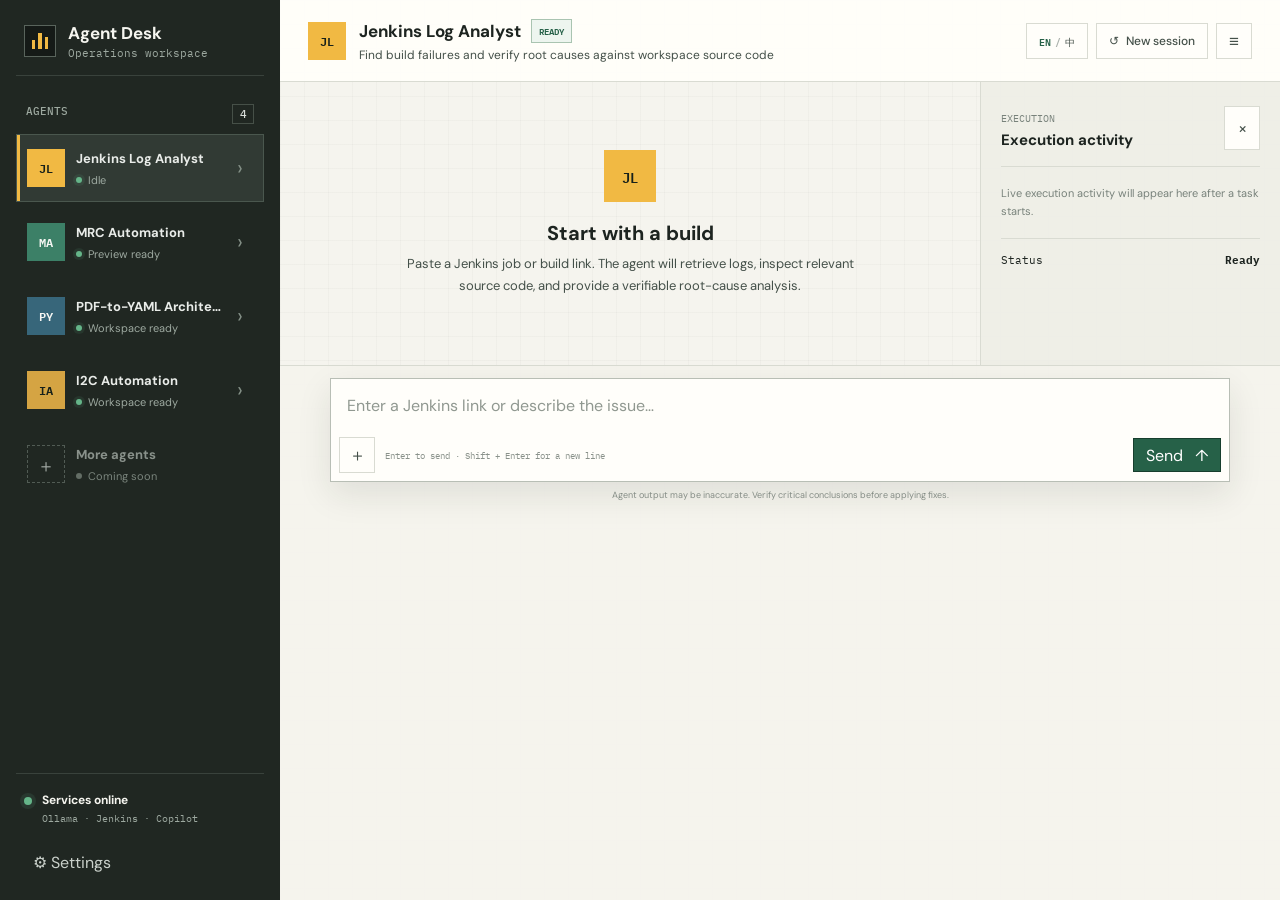
==== commit 1ece6415: "Add I2C automation agent to web app" ====
--- a/web/frontend/index.html
+++ b/web/frontend/index.html
@@ -18,7 +18,7 @@
         <div><strong>Agent Desk</strong><small data-i18n="brandSubtitle">Operations workspace</small></div>
         <button class="icon-button mobile-only" id="closeSidebar" aria-label="Close agent list" title="Close" data-i18n-aria="closeAgentList" data-i18n-title="close">×</button>
       </header>
-      <div class="sidebar-heading"><span>Agents</span><span class="agent-count">3</span></div>
+      <div class="sidebar-heading"><span>Agents</span><span class="agent-count">4</span></div>
       <nav class="agent-list" aria-label="Agent list" data-i18n-aria="agentList">
         <button class="agent-item is-active" data-agent="jenkins">
           <span class="agent-avatar avatar-jenkins">JL</span>
@@ -32,6 +32,10 @@
           <span class="agent-avatar avatar-pdf">PY</span>
           <span class="agent-copy"><strong>PDF-to-YAML Architecture</strong><small><i class="status-dot idle"></i> <span data-i18n="workspaceReady">Workspace ready</span></small></span><span class="chevron">›</span>
         </button>
+        <button class="agent-item" data-agent="i2c">
+          <span class="agent-avatar avatar-i2c">IA</span>
+          <span class="agent-copy"><strong>I2C Automation</strong><small><i class="status-dot idle"></i> <span data-i18n="workspaceReady">Workspace ready</span></small></span><span class="chevron">›</span>
+        </button>
         <div class="agent-item agent-placeholder" aria-disabled="true">
           <span class="agent-avatar avatar-more">＋</span>
           <span class="agent-copy"><strong data-i18n="moreAgents">More agents</strong><small><i class="status-dot"></i> <span data-i18n="comingSoon">Coming soon</span></small></span>
@@ -195,8 +199,12 @@
                   <strong data-i18n="choosePdf">Choose an architecture PDF</strong>
                   <small data-i18n="pdfUploadHint">PDF only · one document per conversion</small>
                 </label>
+                <div class="pdf-preparation is-hidden" id="pdfPreparation" aria-live="polite">
+                  <div><span id="pdfPreparationStatus" data-i18n="preparingPdf">Uploading and locating architecture figures</span><strong id="pdfPreparationPercent">0%</strong></div>
+                  <div class="pdf-progress-track"><span id="pdfPreparationBar"></span></div>
+                </div>
                 <div class="selected-pdf is-hidden" id="selectedPdf">
-                  <span class="file-type">PDF</span><div><strong id="selectedPdfName"></strong><small id="selectedPdfMeta"></small></div><button class="icon-button" type="button" id="removePdf" aria-label="Remove PDF" title="Remove">×</button>
+                  <span class="file-type">PDF</span><div><strong id="selectedPdfName"></strong><small id="selectedPdfMeta"></small></div><a class="icon-button" id="downloadPreparedPdf" href="#" download aria-label="Download prepared PDF" title="Download prepared PDF">↓</a><button class="icon-button" type="button" id="removePdf" aria-label="Remove PDF" title="Remove">×</button>
                 </div>
               </article>
 
@@ -213,12 +221,21 @@
               <span class="eyebrow" data-i18n="conversionRun">Conversion run</span>
               <h3 data-i18n="generateYaml">Generate YAML</h3>
               <div class="conversion-flow">
-                <div><span>1</span><p><strong data-i18n="readDocument">Read document</strong><small data-i18n="readDocumentDetail">Locate architecture diagrams</small></p></div>
-                <div><span>2</span><p><strong data-i18n="extractTopology">Extract topology</strong><small data-i18n="extractTopologyDetail">Boards, elements, ports, connections</small></p></div>
-                <div><span>3</span><p><strong data-i18n="validateYaml">Validate YAML</strong><small data-i18n="validateYamlDetail">Schema and traceability checks</small></p></div>
+                <div data-generation-step="0"><span>1</span><p><strong data-i18n="readDocument">Read document</strong><small data-i18n="readDocumentDetail">Locate architecture diagrams</small></p></div>
+                <div data-generation-step="1"><span>2</span><p><strong data-i18n="extractTopology">Extract topology</strong><small data-i18n="extractTopologyDetail">Boards, elements, ports, connections</small></p></div>
+                <div data-generation-step="2"><span>3</span><p><strong data-i18n="validateYaml">Validate YAML</strong><small data-i18n="validateYamlDetail">Schema and traceability checks</small></p></div>
               </div>
               <div class="run-requirement"><span>!</span><p data-i18n="runRequirement">Choose a local PDF to prepare a conversion.</p></div>
               <button class="generate-yaml-button" type="button" id="generateYaml" disabled><span data-i18n="generateYaml">Generate YAML</span><span aria-hidden="true">→</span></button>
+              <div class="generation-progress" id="generationProgress" aria-live="polite">
+                <div class="generation-progress-heading"><span id="generationStatus" data-i18n="generationReady">Ready to generate</span><strong id="generationPercent">0%</strong></div>
+                <div class="generation-progress-track"><span id="generationProgressBar"></span></div>
+                <div class="generation-timer"><span data-i18n="elapsedTime">Elapsed time</span><strong id="generationTimer">00:00</strong></div>
+                <div class="copilot-activity">
+                  <div class="copilot-activity-heading"><span class="copilot-activity-dot" id="copilotActivityDot" aria-hidden="true"></span><strong data-i18n="copilotActivity">Copilot activity</strong></div>
+                  <ol id="copilotActivityList" aria-live="polite"><li data-i18n="copilotWaiting">Waiting to start</li></ol>
+                </div>
+              </div>
               <small class="engine-note" data-i18n="enginePending">The PDF and reference files are sent to Copilot for this conversion only.</small>
             </aside>
           </div>
@@ -234,7 +251,7 @@
             </header>
             <div class="result-meta">
               <div><span data-i18n="sourceDocument">Source document</span><strong id="yamlSourceDocument">—</strong></div>
-              <div><span data-i18n="sourcePages">Source pages</span><strong data-i18n="sourcePagesPending">Pending AI detection</strong></div>
+              <div><span data-i18n="sourcePages">Source pages</span><strong id="yamlSourcePages" data-i18n="sourcePagesPending">Pending AI detection</strong></div>
               <div><span data-i18n="generatedAt">Generated</span><strong id="yamlGeneratedAt">—</strong></div>
             </div>
             <div class="yaml-result-grid">
@@ -244,6 +261,60 @@
               </div>
             </div>
           </section>
+        </div>
+      </section>
+
+      <section class="i2c-workspace is-hidden" id="i2cWorkspace" aria-label="I2C Automation workspace">
+        <div class="i2c-scroll">
+          <header class="i2c-intro">
+            <div>
+              <span class="eyebrow" data-i18n="i2cPipeline">Waveform decoder</span>
+              <h2 data-i18n="i2cWorkspaceTitle">Decode I2C and SMBus CSV captures</h2>
+              <p data-i18n="i2cWorkspaceDescription">Upload oscilloscope CSV captures with time, SCL and SDA columns. The decoder exports protocol detail, text report and a spreadsheet summary.</p>
+            </div>
+            <div class="pipeline-status"><i></i><span data-i18n="workspaceReady">Workspace ready</span></div>
+          </header>
+
+          <div class="i2c-layout">
+            <section class="i2c-main-column">
+              <article class="i2c-panel">
+                <header class="pdf-panel-heading"><div><span class="eyebrow" data-i18n="directUpload">Direct upload</span><h3 data-i18n="i2cCaptureCsv">Capture CSV</h3></div><span class="context-badge is-required" data-i18n="requiredInput">Required input</span></header>
+                <form class="i2c-form" id="i2cForm">
+                  <label class="drop-zone" for="i2cCaptureInput" id="i2cDropZone">
+                    <input id="i2cCaptureInput" type="file" accept=".csv,text/csv" required hidden>
+                    <span class="upload-symbol" aria-hidden="true">↑</span>
+                    <strong data-i18n="chooseI2cCsv">Choose an oscilloscope CSV</strong>
+                    <small data-i18n="i2cUploadHint">CSV only · one capture per decode</small>
+                  </label>
+                  <div class="selected-i2c is-hidden" id="selectedI2cCapture">
+                    <span class="file-type">CSV</span><div><strong id="selectedI2cName"></strong><small id="selectedI2cMeta"></small></div><button class="icon-button" type="button" id="removeI2cCapture" aria-label="Remove CSV" title="Remove">×</button>
+                  </div>
+                  <div class="i2c-options">
+                    <label><span data-i18n="timeColumn">Time column</span><input id="i2cTimeColumn" name="time_col" type="text" placeholder="auto"></label>
+                    <label><span data-i18n="sclColumn">SCL column</span><input id="i2cSclColumn" name="scl_col" type="text" placeholder="auto"></label>
+                    <label><span data-i18n="sdaColumn">SDA column</span><input id="i2cSdaColumn" name="sda_col" type="text" placeholder="auto"></label>
+                    <label><span data-i18n="sclThreshold">SCL threshold</span><input id="i2cSclThreshold" name="scl_threshold" type="number" step="0.001" placeholder="auto"></label>
+                    <label><span data-i18n="sdaThreshold">SDA threshold</span><input id="i2cSdaThreshold" name="sda_threshold" type="number" step="0.001" placeholder="auto"></label>
+                    <label><span data-i18n="hysteresis">Hysteresis</span><input id="i2cHysteresis" name="hysteresis_fraction" type="number" min="0" max="0.5" step="0.01" value="0.05"></label>
+                  </div>
+                  <button class="generate-yaml-button" type="submit" id="i2cDecodeButton" disabled><span data-i18n="decodeI2c">Decode capture</span><span aria-hidden="true">→</span></button>
+                </form>
+              </article>
+            </section>
+
+            <aside class="i2c-result-panel">
+              <span class="eyebrow" data-i18n="decodeResult">Decode result</span>
+              <h3 id="i2cResultTitle" data-i18n="waitingForCapture">Waiting for capture</h3>
+              <div class="i2c-result-grid">
+                <div><span data-i18n="transactions">Transactions</span><strong id="i2cTxnCount">—</strong></div>
+                <div><span data-i18n="completeTransactions">Complete</span><strong id="i2cCompleteCount">—</strong></div>
+                <div><span data-i18n="addresses">Addresses</span><strong id="i2cAddresses">—</strong></div>
+                <div><span data-i18n="sclFrequency">SCL frequency</span><strong id="i2cSclFrequency">—</strong></div>
+              </div>
+              <div class="artifact-list i2c-artifacts" id="i2cArtifacts"><span class="artifact-empty" data-i18n="noI2cArtifacts">Run a decode to create artifacts</span></div>
+              <div class="i2c-summary-table"><table><thead><tr><th>Txn</th><th>Address</th><th>Register</th><th>Data</th><th>Status</th></tr></thead><tbody id="i2cSummaryBody"><tr><td colspan="5" data-i18n="noDecodedTransactions">No decoded transactions yet</td></tr></tbody></table></div>
+            </aside>
+          </div>
         </div>
       </section>
 
--- a/web/frontend/styles.css
+++ b/web/frontend/styles.css
@@ -22,7 +22,7 @@
 .agent-placeholder { grid-template-columns: 38px minmax(0,1fr); color: #b2bbb4; cursor: default; opacity: .72; }
 .agent-placeholder:hover { background: transparent; }
 .agent-avatar { width: 38px; height: 38px; display: inline-grid; place-items: center; flex: 0 0 auto; color: #17201a; font: 600 12px "IBM Plex Mono", monospace; }
-.avatar-jenkins { background: var(--signal); } .avatar-mrc { color: #f5f6f3; background: #3c8067; } .avatar-pdf { color: #f5f6f3; background: #37667a; } .avatar-more { color: #d3dad5; border: 1px dashed #647068; background: transparent; font-size: 18px; }
+.avatar-jenkins { background: var(--signal); } .avatar-mrc { color: #f5f6f3; background: #3c8067; } .avatar-pdf { color: #f5f6f3; background: #37667a; } .avatar-i2c { color: #17201a; background: #d5a443; } .avatar-more { color: #d3dad5; border: 1px dashed #647068; background: transparent; font-size: 18px; }
 .agent-copy { min-width: 0; } .agent-copy strong { display: block; overflow: hidden; font-size: 13px; white-space: nowrap; text-overflow: ellipsis; }
 .agent-copy small { display: flex; align-items: center; gap: 6px; margin-top: 6px; color: var(--sidebar-muted); font-size: 11px; }
 .status-dot { width: 6px; height: 6px; border-radius: 50%; background: #7d887f; } .status-dot.idle { background: #65b589; box-shadow: 0 0 0 3px rgba(101,181,137,.1); }
@@ -54,6 +54,8 @@
 .mrc-workspace.is-hidden { display: none; }
 .pdf-workspace { min-height: 0; overflow: hidden; background: #f1f2ed; }
 .pdf-workspace.is-hidden { display: none; }
+.i2c-workspace { min-height: 0; overflow: hidden; background: #f1f2ed; }
+.i2c-workspace.is-hidden { display: none; }
 .pdf-scroll { height: 100%; overflow-y: auto; padding: 28px; }
 .pdf-intro { display: flex; align-items: flex-end; justify-content: space-between; gap: 24px; max-width: 1180px; margin: 0 auto 22px; padding-bottom: 19px; border-bottom: 1px solid var(--line-strong); }
 .pdf-intro h2 { margin: 7px 0 6px; font-size: 24px; letter-spacing: 0; }
@@ -83,7 +85,8 @@
 .drop-zone:hover { color: var(--ink); border-color: var(--moss); background: #eef3ef; }
 .upload-symbol { width: 30px; height: 30px; display: grid; place-items: center; color: var(--moss); border: 1px solid #8eac99; background: #fff; font: 18px "IBM Plex Mono",monospace; }
 .drop-zone strong { margin-top: 3px; font-size: 12px; }.drop-zone small { color: #7d867f; font: 9px "IBM Plex Mono",monospace; }
-.selected-pdf { display: grid; grid-template-columns: 38px minmax(0,1fr) 36px; align-items: center; gap: 10px; margin: 0 16px; padding: 10px; border: 1px solid #adc0b2; background: #edf4ef; }
+.pdf-preparation { display: grid; gap: 7px; margin: 0 16px 10px; }.pdf-preparation.is-hidden { display: none; }.pdf-preparation>div:first-child { display: flex; align-items: center; justify-content: space-between; gap: 10px; color: #637068; font: 9px "IBM Plex Mono",monospace; }.pdf-preparation strong { color: var(--moss); }.pdf-progress-track { height: 6px; overflow: hidden; border: 1px solid #b8c5bb; background: #e5e9e5; }.pdf-progress-track span { display: block; width: 0; height: 100%; background: #4f8066; transition: width .18s ease; }
+.selected-pdf { display: grid; grid-template-columns: 38px minmax(0,1fr) 36px 36px; align-items: center; gap: 10px; margin: 0 16px; padding: 10px; border: 1px solid #adc0b2; background: #edf4ef; }
 .selected-pdf.is-hidden { display: none; }.selected-pdf strong,.selected-pdf small { display: block; overflow: hidden; white-space: nowrap; text-overflow: ellipsis; }.selected-pdf strong { font-size: 11px; }.selected-pdf small { margin-top: 3px; color: #748078; font: 9px "IBM Plex Mono",monospace; }
 .file-type { width: 38px; height: 30px; display: grid; place-items: center; flex: 0 0 auto; color: #fff; background: #496b5a; font: 600 9px "IBM Plex Mono",monospace; }
 .reference-upload { height: 34px; display: inline-flex; align-items: center; gap: 6px; margin-left: auto; cursor: pointer; }
@@ -98,10 +101,13 @@
 .conversion-flow>div { position: relative; display: grid; grid-template-columns: 28px minmax(0,1fr); gap: 10px; min-height: 68px; }
 .conversion-flow>div:not(:last-child)::after { content: ""; position: absolute; top: 28px; bottom: 0; left: 13px; width: 1px; background: #bdc6bf; }
 .conversion-flow>div>span { position: relative; z-index: 1; width: 28px; height: 28px; display: grid; place-items: center; color: var(--moss); border: 1px solid #8eaa98; background: #edf4ef; font: 600 9px "IBM Plex Mono",monospace; }.conversion-flow p { margin: 1px 0 0; }.conversion-flow strong,.conversion-flow small { display: block; }.conversion-flow strong { font-size: 11px; }.conversion-flow small { margin-top: 4px; color: #737d75; font-size: 9px; line-height: 1.4; }
+.conversion-flow>div.is-active>span { color: #fff; border-color: #315f4a; background: #315f4a; box-shadow: 0 0 0 3px #dce9e1; }.conversion-flow>div.is-complete>span { color: #fff; border-color: #568069; background: #568069; }.conversion-flow>div.is-complete>span::after { content: "✓"; position: absolute; inset: 0; display: grid; place-items: center; background: #568069; }
 .run-requirement { display: flex; gap: 8px; padding: 10px; color: #6e592d; border: 1px solid #dec994; background: #fff7df; }.run-requirement>span { font-weight: 700; }.run-requirement p { margin: 0; font-size: 9px; line-height: 1.5; }
 .generate-yaml-button { width: 100%; height: 42px; display: flex; align-items: center; justify-content: space-between; margin-top: 13px; padding: 0 13px; color: #fff; border: 1px solid #183d2d; background: var(--moss); font-size: 11px; font-weight: 600; }.generate-yaml-button:hover { background: #1d503a; }.generate-yaml-button:disabled { cursor: not-allowed; color: #8a928c; border-color: #c4c9c5; background: #e1e4e1; }
 .generate-yaml-button.is-loading span:last-child { animation: generating-spin 1s linear infinite; }
 @keyframes generating-spin { to { transform: rotate(360deg); } }
+.generation-progress { display: grid; gap: 7px; margin-top: 11px; padding: 10px; border: 1px solid #c2cbc4; background: #f5f7f4; }.generation-progress-heading,.generation-timer { display: flex; align-items: center; justify-content: space-between; gap: 10px; font: 9px "IBM Plex Mono",monospace; }.generation-progress-heading span,.generation-timer span { color: #69756d; }.generation-progress-heading strong { color: var(--moss); }.generation-progress-track { height: 6px; overflow: hidden; border: 1px solid #b8c5bb; background: #e5e9e5; }.generation-progress-track span { display: block; width: 0; height: 100%; background: #37667a; transition: width .25s ease; }.generation-timer { padding-top: 3px; border-top: 1px solid #d8ddd9; }.generation-timer strong { color: #263e33; font-size: 11px; }.generation-progress.is-error { border-color: #d5aaa1; background: #fff2ef; }.generation-progress.is-error .generation-progress-heading strong { color: #9a4337; }.generation-progress.is-error .generation-progress-track span { background: #a95145; }
+.copilot-activity { min-height: 76px; padding-top: 7px; border-top: 1px solid #d8ddd9; }.copilot-activity-heading { display: flex; align-items: center; gap: 6px; color: #43574b; font: 600 9px "IBM Plex Mono",monospace; }.copilot-activity-dot { width: 7px; height: 7px; flex: 0 0 auto; border-radius: 50%; background: #939d96; }.copilot-activity-dot.is-running { background: #3c785b; animation: copilot-activity-pulse 1.4s ease-in-out infinite; }.copilot-activity ol { display: grid; gap: 3px; margin: 7px 0 0; padding: 0; list-style: none; }.copilot-activity li { overflow: hidden; color: #68746c; font: 9px/1.35 "IBM Plex Mono",monospace; white-space: nowrap; text-overflow: ellipsis; }.copilot-activity li:last-child { color: #2e4839; }.copilot-activity li::before { content: ">"; margin-right: 6px; color: #759183; }.copilot-activity li.is-process::before { content: "·"; color: #37667a; } @keyframes copilot-activity-pulse { 50% { opacity: .35; transform: scale(.82); } }
 .engine-note { display: block; margin-top: 9px; color: #7b847d; font-size: 9px; line-height: 1.5; }
 .yaml-result { max-width: 1180px; margin: 18px auto 0; border: 1px solid var(--line); border-top: 3px solid #37667a; background: var(--surface); }
 .yaml-result.is-hidden { display: none; }
@@ -113,6 +119,28 @@
 .yaml-result-grid { min-height: 440px; }
 .yaml-code-panel { min-width: 0; background: #202823; }.code-toolbar { height: 40px; display: flex; align-items: center; justify-content: space-between; padding: 0 14px; color: #c7d0ca; border-bottom: 1px solid #3d4941; font: 9px "IBM Plex Mono",monospace; }.code-toolbar small { color: #88958c; }.yaml-code-panel pre { max-height: 520px; overflow: auto; margin: 0; padding: 17px; color: #d8e2db; scrollbar-color: #59665d #202823; }.yaml-code-panel code { font: 11px/1.65 "IBM Plex Mono",monospace; white-space: pre; }
 .yaml-key { color: #8fc3ad; }.yaml-string { color: #e3c885; }.yaml-literal { color: #dca5a1; }.yaml-number { color: #aabfe2; }
+.i2c-scroll { height: 100%; overflow-y: auto; padding: 28px; }
+.i2c-intro { display: flex; align-items: flex-end; justify-content: space-between; gap: 24px; max-width: 1180px; margin: 0 auto 22px; padding-bottom: 19px; border-bottom: 1px solid var(--line-strong); }
+.i2c-intro h2 { margin: 7px 0 6px; font-size: 24px; letter-spacing: 0; }
+.i2c-intro p { max-width: 720px; margin: 0; color: var(--ink-soft); font-size: 12px; line-height: 1.6; }
+.i2c-layout { max-width: 1180px; display: grid; grid-template-columns: minmax(0,1fr); gap: 16px; margin: 0 auto; align-items: start; }
+.i2c-panel,.i2c-result-panel { border: 1px solid var(--line); background: var(--surface); }
+.i2c-form { padding-bottom: 16px; }
+.selected-i2c { display: grid; grid-template-columns: 38px minmax(0,1fr) 36px; align-items: center; gap: 10px; margin: 0 16px 14px; padding: 10px; border: 1px solid #d8bf81; background: #fff6df; }
+.selected-i2c.is-hidden { display: none; }.selected-i2c strong,.selected-i2c small { display: block; overflow: hidden; white-space: nowrap; text-overflow: ellipsis; }.selected-i2c strong { font-size: 11px; }.selected-i2c small { margin-top: 3px; color: #776a4e; font: 9px "IBM Plex Mono",monospace; }
+.i2c-options { display: grid; grid-template-columns: repeat(3,minmax(0,1fr)); gap: 10px; padding: 0 16px 14px; }
+.i2c-options label { min-width: 0; display: grid; gap: 6px; color: var(--ink-soft); font-size: 10px; font-weight: 600; }
+.i2c-options input { min-width: 0; height: 36px; padding: 0 10px; color: var(--ink); border: 1px solid var(--line-strong); border-radius: 0; outline: 0; background: #fff; font: 10px "IBM Plex Mono",monospace; }
+.i2c-options input:focus { border-color: var(--moss); box-shadow: inset 0 0 0 1px var(--moss); }
+.i2c-form .generate-yaml-button { width: calc(100% - 32px); margin: 0 16px; border-color: #184833; background: var(--moss); }.i2c-form .generate-yaml-button:hover { background: #1d503a; }
+.i2c-form .generate-yaml-button:disabled { color: #8a928c; border-color: #c4c9c5; background: #e1e4e1; }
+.i2c-result-panel { padding: 19px; border-top: 3px solid var(--moss); }
+.i2c-result-panel h3 { overflow: hidden; margin: 5px 0 14px; font-size: 15px; white-space: nowrap; text-overflow: ellipsis; }
+.i2c-result-grid { display: grid; grid-template-columns: repeat(2,minmax(0,1fr)); border: 1px solid var(--line); background: #f5f6f2; }
+.i2c-result-grid>div { min-width: 0; padding: 10px; }.i2c-result-grid>div:nth-child(2n) { border-left: 1px solid var(--line); }.i2c-result-grid>div:nth-child(n+3) { border-top: 1px solid var(--line); }
+.i2c-result-grid span,.i2c-result-grid strong { display: block; overflow: hidden; white-space: nowrap; text-overflow: ellipsis; }.i2c-result-grid span { color: #737d75; font-size: 9px; }.i2c-result-grid strong { margin-top: 5px; font: 600 13px "IBM Plex Mono",monospace; }
+.i2c-artifacts { margin: 14px 0; }
+.i2c-summary-table { overflow: auto; max-height: 360px; border: 1px solid var(--line); }.i2c-summary-table table { width: 100%; border-collapse: collapse; font: 10px "IBM Plex Mono",monospace; }.i2c-summary-table th,.i2c-summary-table td { padding: 8px; border-bottom: 1px solid var(--line); text-align: left; white-space: nowrap; }.i2c-summary-table th { position: sticky; top: 0; background: #f0f1ed; }.i2c-summary-table td { color: #3f4942; }
 .mrc-toolbar { min-height: 68px; display: flex; align-items: center; gap: 8px; padding: 10px 18px; border-bottom: 1px solid var(--line); background: rgba(255,254,250,.96); }
 .mrc-toolbar>*,.mrc-toolbar button,.mrc-toolbar label,.mrc-toolbar span { white-space: nowrap; }
 .mrc-toolbar .eyebrow { display: block; margin-bottom: 5px; }
@@ -179,12 +207,12 @@
 .toast { position: fixed; z-index: 50; right: 24px; bottom: 24px; max-width: min(360px,calc(100vw - 48px)); padding: 11px 14px; color: white; background: #27312b; box-shadow: var(--shadow); opacity: 0; transform: translateY(10px); pointer-events: none; transition: .2s ease; font-size: 12px; } .toast.is-visible { opacity: 1; transform: translateY(0); }
 @media (max-width: 1020px) { .content-grid { grid-template-columns: minmax(0,1fr); } .activity-panel { position: absolute; z-index: 12; top: 140px; right: 0; bottom: 0; width: min(340px,88vw); box-shadow: -12px 0 30px rgba(29,36,32,.12); } .chat-workspace { position: relative; } .run-strip { grid-template-columns: minmax(190px,1fr) auto; } .run-stages { display: none; } }
 @media (max-width: 1020px) { .mrc-overview { grid-template-columns: 1fr 1fr; } .metric:first-child { grid-column: 1/-1; } .mrc-main-grid { grid-template-columns: 1fr; }.schedule-flow { grid-template-columns: auto minmax(16px,40px) auto minmax(16px,40px) auto; } }
-@media (max-width: 940px) { .pdf-layout { grid-template-columns: 1fr; }.pdf-run-panel { position: static; }.conversion-flow { grid-template-columns: repeat(3,minmax(0,1fr)); gap: 8px; }.conversion-flow>div { grid-template-columns: 28px minmax(0,1fr); min-height: auto; }.conversion-flow>div:not(:last-child)::after { display: none; } }
+@media (max-width: 940px) { .pdf-layout,.i2c-layout { grid-template-columns: 1fr; }.pdf-run-panel { position: static; }.conversion-flow { grid-template-columns: repeat(3,minmax(0,1fr)); gap: 8px; }.conversion-flow>div { grid-template-columns: 28px minmax(0,1fr); min-height: auto; }.conversion-flow>div:not(:last-child)::after { display: none; } }
 @media (max-width: 1200px) { .preview-badge { display: none; }.artifact-band { grid-template-columns: 1fr; } }
 @media (max-width: 940px) { .mrc-toolbar { flex-wrap: wrap; }.preview-badge { display: inline-flex; margin-left: 0; } }
 @media (max-width: 720px) { .app-shell { grid-template-columns: 1fr; } .mobile-only { display: inline-grid; } .agent-sidebar { position: fixed; inset: 0 auto 0 0; width: min(300px,88vw); transform: translateX(-100%); transition: transform .25s ease; box-shadow: 20px 0 50px rgba(0,0,0,.22); } .agent-sidebar.is-open { transform: translateX(0); } .brand-row .mobile-only { margin-left: auto; color: #d7ddd8; border-color: #4b574f; background: transparent; } .chat-header { min-height: 72px; padding: 10px 14px; } .current-agent .agent-avatar,.current-agent p { display: none; } .title-line h1 { max-width: 155px; overflow: hidden; font-size: 14px; white-space: nowrap; text-overflow: ellipsis; } .header-actions { gap: 5px; } .language-button { width: 52px; padding: 0 5px; } .header-actions .text-button { width: 36px; padding: 0; font-size: 0; justify-content: center; } .header-actions .text-button span { font-size: 17px; } .run-strip { min-height: 52px; padding: 8px 14px; } .conversation { padding: 20px 15px; } .result-message { padding-left: 17px; } .answer-lead h2 { font-size: 18px; } .message-body { font-size: 13px; } .composer-wrap { padding: 10px 12px 8px; } .composer-tools>span { display: none; } .send-button { min-width: 70px; } .activity-panel { top: 124px; } }
 @media (max-width: 480px) { .chat-header { gap: 8px; padding-inline: 8px; } .current-agent { flex: 1; } .title-line { min-width: 0; } .title-line h1 { max-width: 90px; } .title-line .status-pill { display: none; } .header-actions { flex: 0 0 auto; } }
 @media (max-width: 720px) { .mrc-toolbar { align-items: flex-start; flex-wrap: wrap; padding: 12px; }.preview-badge { order: 3; width: 100%; margin-left: 0; }.sync-button { margin-left: auto; }.mrc-scroll { padding: 12px; }.mrc-overview,.artifact-band { grid-template-columns: 1fr; }.metric:first-child { grid-column: auto; }.schedule-flow { width: 100%; grid-template-columns: 1fr; }.schedule-line { width: 1px; height: 16px; margin-left: 20px; }.schedule-step { width: 100%; }.mrc-main-grid { min-height: auto; grid-template-columns: minmax(0,1fr); }.email-content { padding: 15px 12px; }.email-canvas { margin: 12px; }.email-content table { display: block; overflow-x: auto; }.panel-heading { padding-inline: 12px; } }
-@media (max-width: 720px) { .pdf-scroll { padding: 16px 12px 24px; }.pdf-intro { align-items: flex-start; flex-direction: column; gap: 12px; }.pdf-intro h2 { font-size: 19px; }.source-input-row { grid-template-columns: 1fr; gap: 7px; }.source-input-row input { border-right: 1px solid var(--line-strong); }.source-input-row .sync-button { justify-content: center; margin: 0; }.pdf-panel-heading { padding-inline: 12px; }.reference-upload { width: 36px; padding: 0; justify-content: center; font-size: 0; }.reference-upload>span:first-child { font-size: 16px; }.conversion-flow { grid-template-columns: 1fr; }.reference-file { grid-template-columns: 38px minmax(0,1fr) 36px; }.reference-file small { display: none; } }
+@media (max-width: 720px) { .pdf-scroll,.i2c-scroll { padding: 16px 12px 24px; }.pdf-intro,.i2c-intro { align-items: flex-start; flex-direction: column; gap: 12px; }.pdf-intro h2,.i2c-intro h2 { font-size: 19px; }.source-input-row { grid-template-columns: 1fr; gap: 7px; }.source-input-row input { border-right: 1px solid var(--line-strong); }.source-input-row .sync-button { justify-content: center; margin: 0; }.pdf-panel-heading { padding-inline: 12px; }.reference-upload { width: 36px; padding: 0; justify-content: center; font-size: 0; }.reference-upload>span:first-child { font-size: 16px; }.conversion-flow { grid-template-columns: 1fr; }.reference-file { grid-template-columns: 38px minmax(0,1fr) 36px; }.reference-file small { display: none; }.i2c-options,.i2c-result-grid { grid-template-columns: 1fr; }.i2c-result-grid>div:nth-child(2n) { border-left: 0; }.i2c-result-grid>div+div { border-top: 1px solid var(--line); } }
 @media (max-width: 720px) { .yaml-result-header { align-items: flex-start; flex-direction: column; }.result-title-line h2 { max-width: 230px; }.result-actions { width: 100%; flex-wrap: wrap; }.result-actions .sync-button { margin-left: 0; }.result-meta { grid-template-columns: 1fr; }.result-meta>div+div { border-top: 1px solid var(--line); border-left: 0; }.yaml-code-panel pre { max-height: 420px; padding: 13px; } }
 @media (prefers-reduced-motion: reduce) { *,*::before,*::after { scroll-behavior: auto!important; transition: none!important; } }
